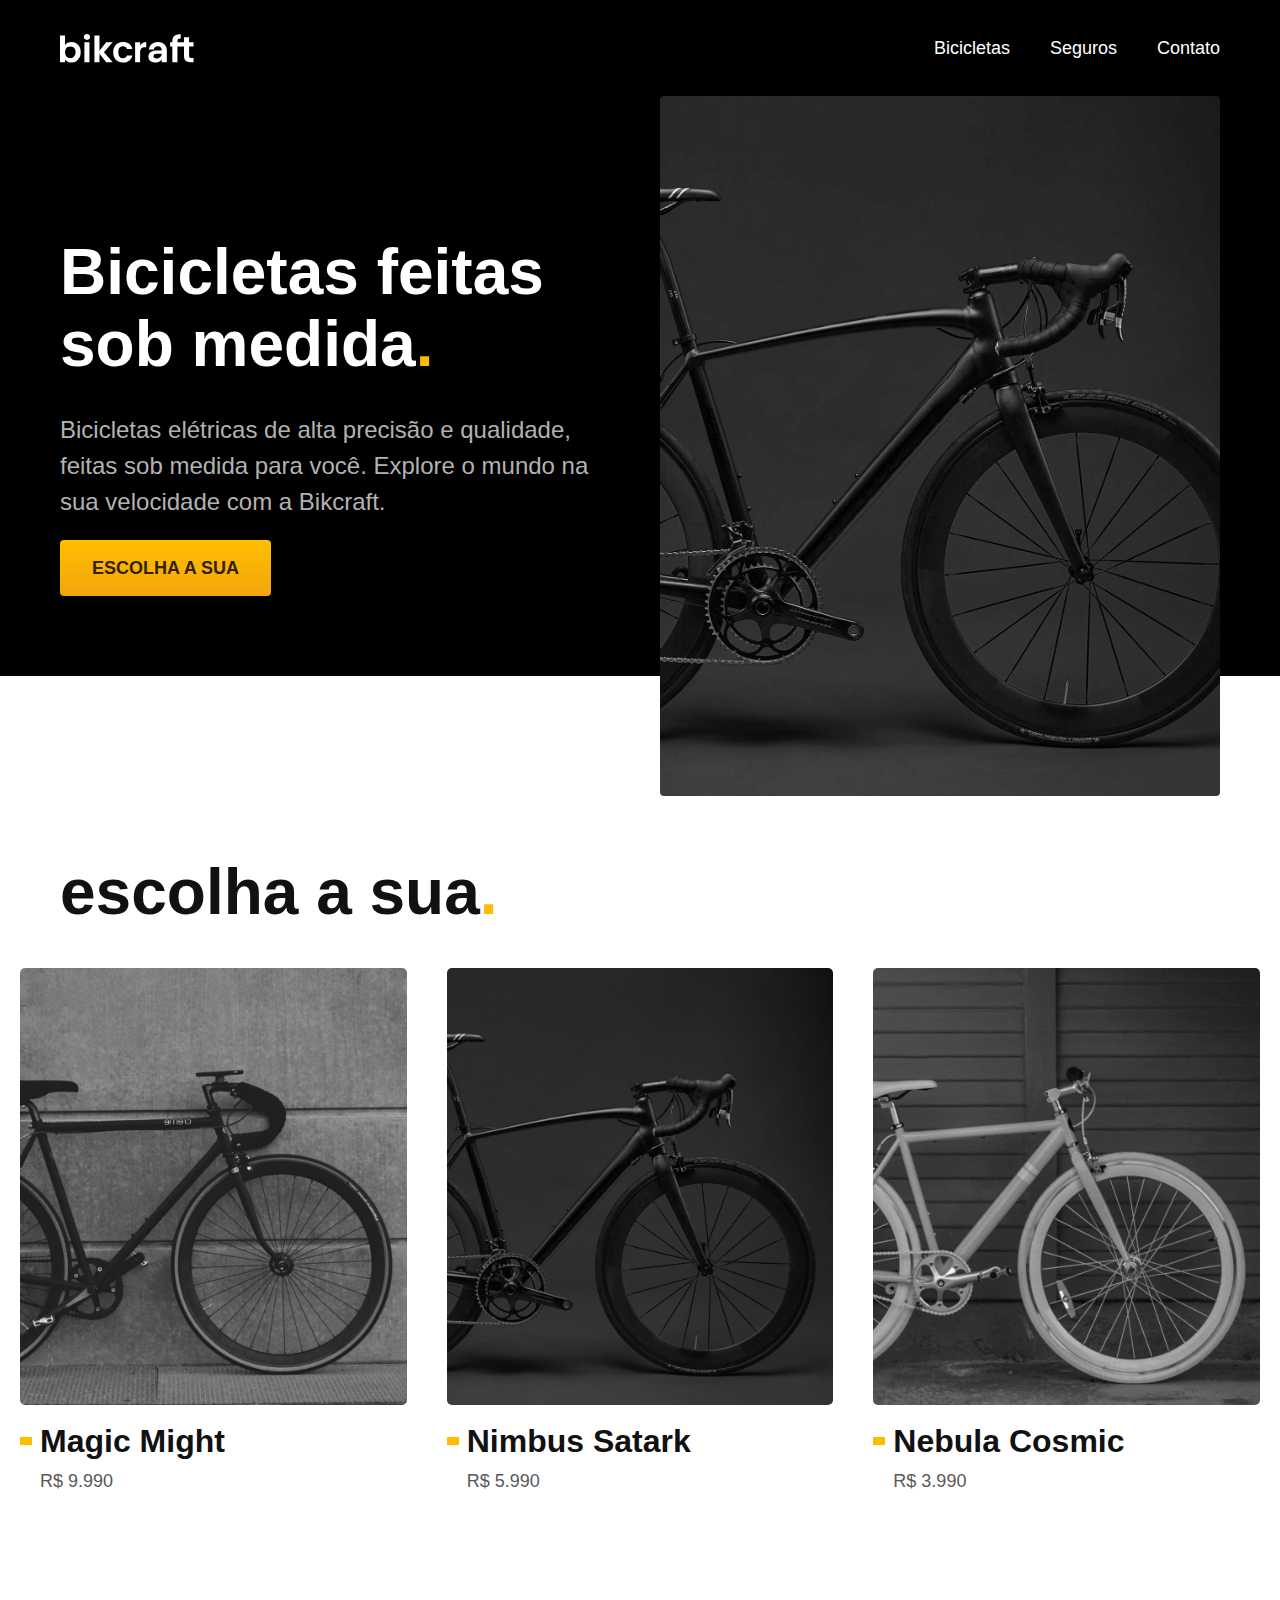
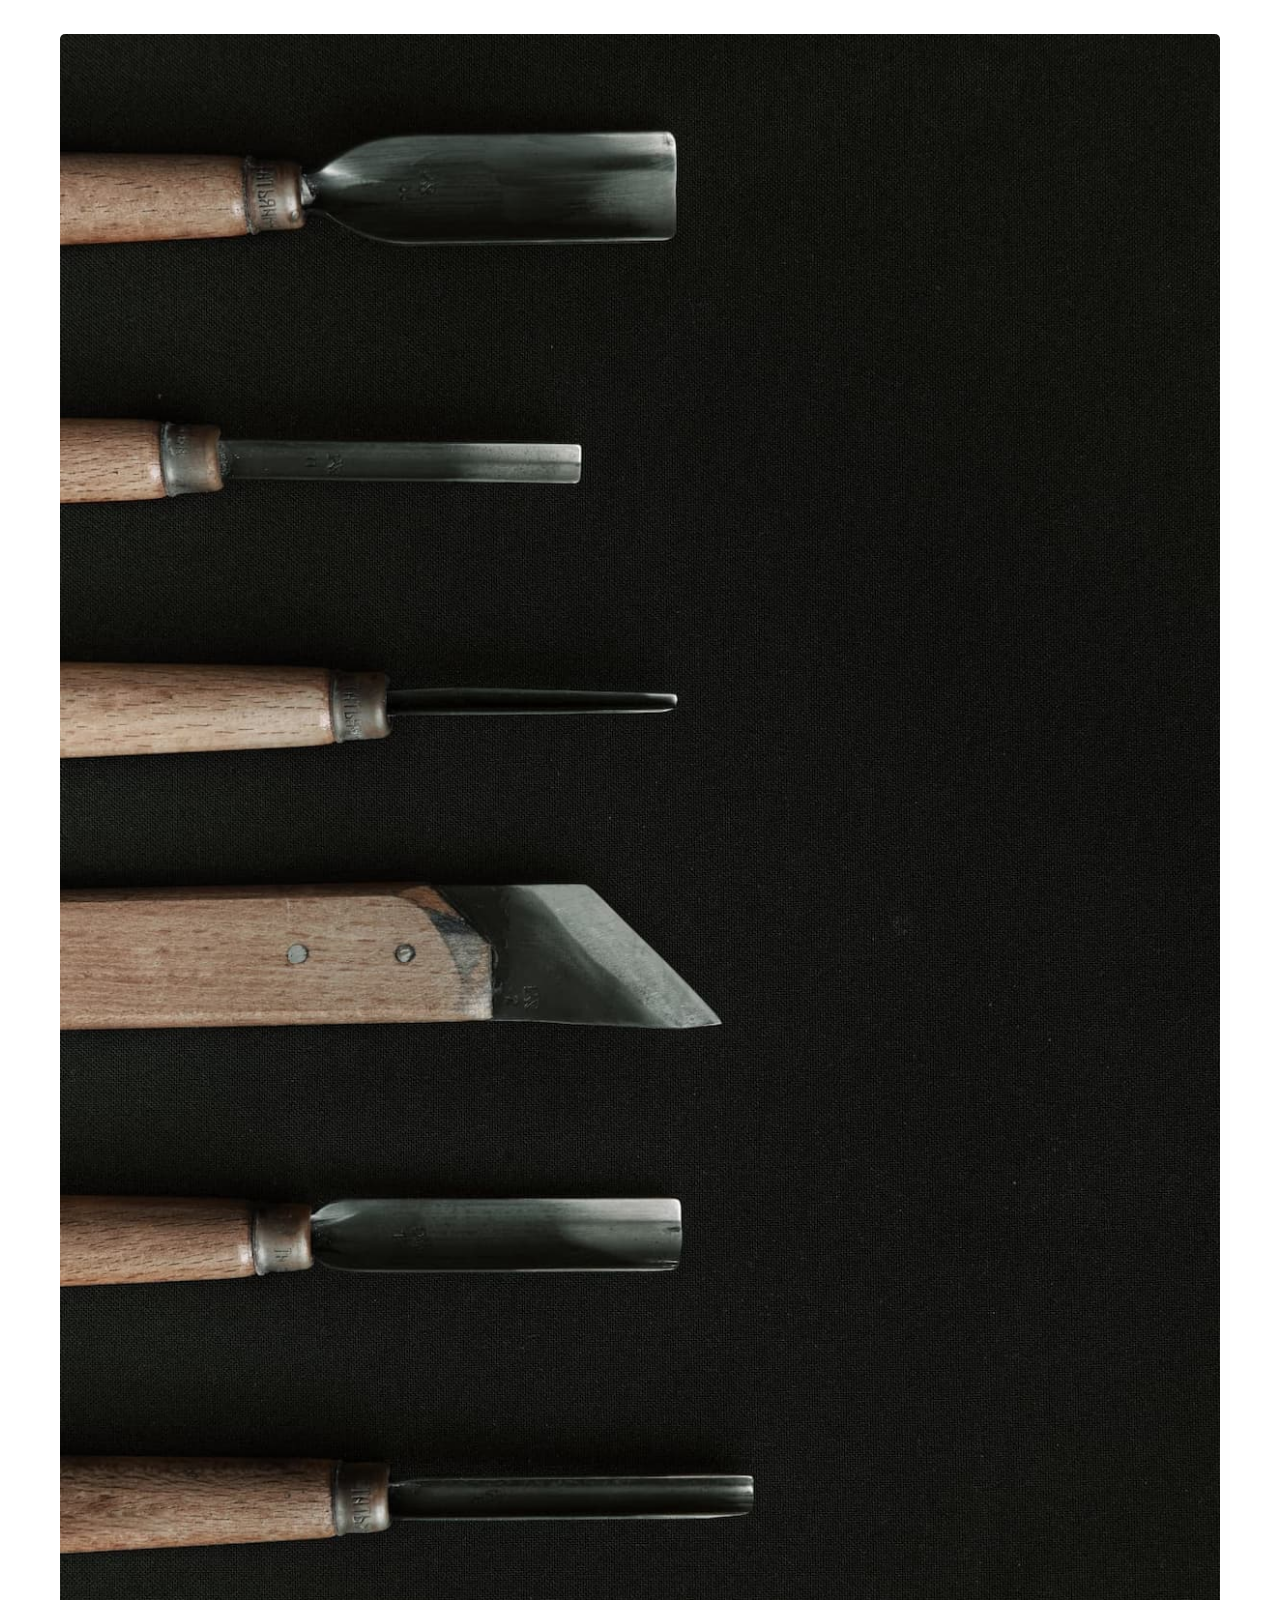
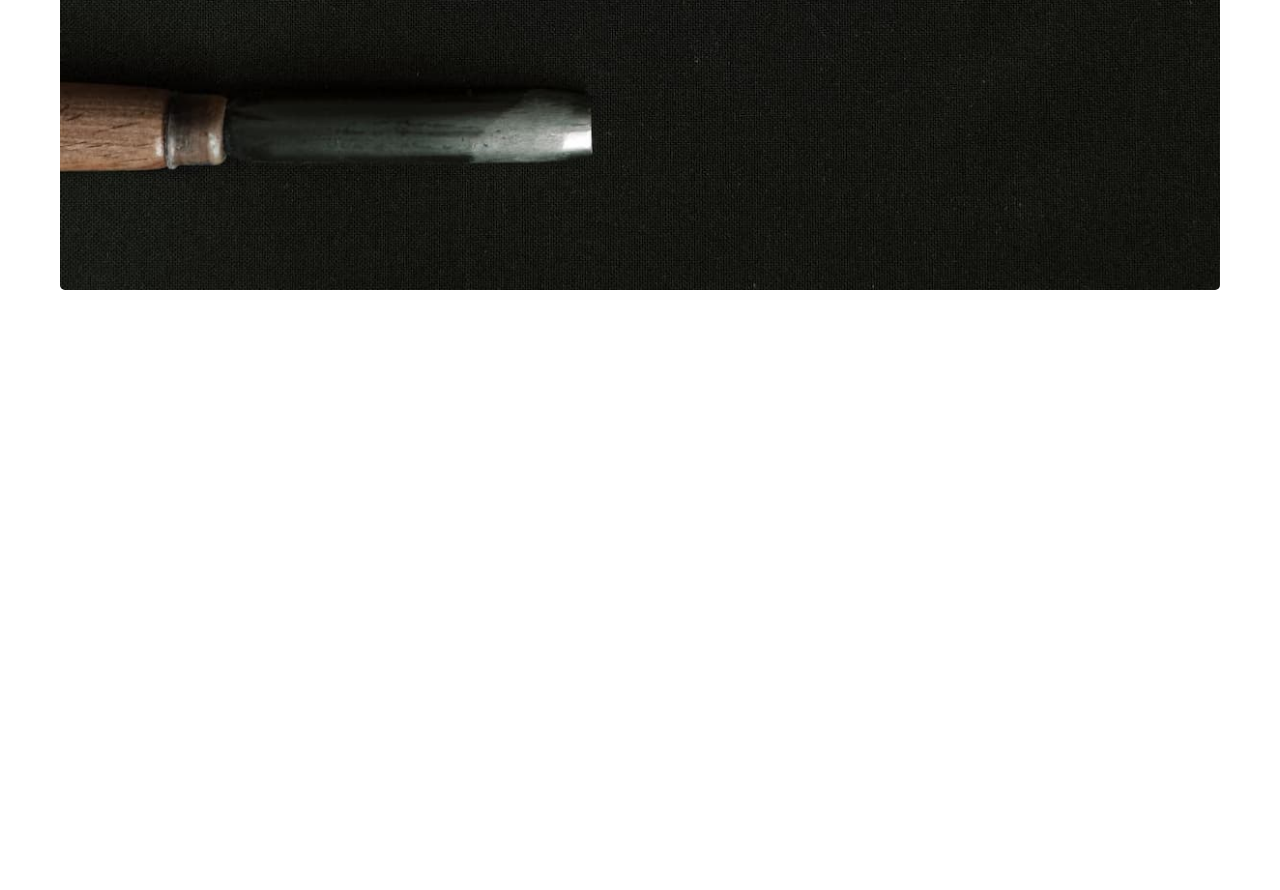
==== assets/index.html @ 9913f0fc "SITE Bik-craft-estrutura-inicial" ====
<!DOCTYPE html>
<html lang="pt-br">

<head>
  <meta charset="UTF-8">
  <meta name="viewport" content="width=device-width, initial-scale=1.0">

  <title>Bikcraft - Bicicletas Elétricas</title>
  <meta name="description" content="Bicicletas elétricas de alta precisão e qualidade,  feitas sob medida para o cliente. Explore o mundo na sua velocidade com a Bikcraft.">

  <link rel="stylesheet" href="./css/style.css">
</head>

<body>
  <header class="header-bg">
    <div class="header container">
      <a href="./">
        <img src="./img/bikcraft.svg" alt="Bikcraft">
      </a>

      <nav aria-label="primaria">
        <ul class="header-menu font-1-m cor-0">
          <li><a href="./bicicletas.html">Bicicletas</a></li>
          <li><a href="./seguros.html">Seguros</a></li>
          <li><a href="./contato.html">Contato</a></li>
        </ul>
      </nav>
    </div>
  </header>

  <main class="introducao-bg">
    <div class="introducao container">
      <div class="introducao-conteudo">
        <h1 class="font-1-xxl cor-0">Bicicletas feitas sob medida<span class="cor-p1">.</span></h1>
        <p class="font-2-l cor-5">Bicicletas elétricas de alta precisão e qualidade, feitas sob medida para você. Explore o mundo na sua velocidade com a Bikcraft.</p>
        <a class="botao" href="./bicicletas.html">Escolha a sua</a>
      </div>
      <div>
        <img src="./img/fotos/introducao.jpg" alt="Bicicleta elétrica preta.">
      </div>
    </div>
  </main>
  <article class="bicicletas-lista">
    <h2 class=" container font-1-xxl">escolha a sua<span class="cor-p1">.</span></h2>

    <ul>
      <li>
        <a href="./bicicletas/magic.html">
          <img src="./img/bicicletas/magic-home.jpg" alt="bicicleta preta">
          <h3 class="font-1-xl">Magic Might</h3>
          <span class="font-2-m cor-8">R$ 9.990</span>
        </a>
      </li>
      <li>
        <a href="./bicicletas/nimbus.html">
          <img src="./img/bicicletas/nimbus-home.jpg" alt="bicicleta preta">
          <h3 class="font-1-xl">Nimbus Satark</h3>
          <span class="font-2-m cor-8">R$ 5.990</span>
        </a>
      </li>
      <li>
        <a href="./bicicletas/nebula.html">
          <img src="./img/bicicletas/nebula-home.jpg" alt="bicicleta preta">
          <h3 class="font-1-xl">Nebula Cosmic</h3>
          <span class="font-2-m cor-8">R$ 3.990</span>
        </a>
      </li>
    </ul>
  </article>
  <article class="tecnologia-bg">
    <div class="tecnologia container">
      <div class="tecnologia-conteudo"></div>
      <div class="tecnologia-imagem">
        <img src="./img/fotos/tecnologia.jpg" alt="">

      </div>
    </div>

  </article>
</body>

</html>
---- assets/css/style.css ----
@import "./global/global.css";
@import "./utilidades/tipografia.css";
@import "./utilidades/cores.css";

@import "./global/header.css";

/* Utilidades */
@import "./utilidades/componentes.css";

/* Home */
@import "./home/introducao.css";

/*bicicletas*/
@import "./bicicletas/bicicletas-lista.css";
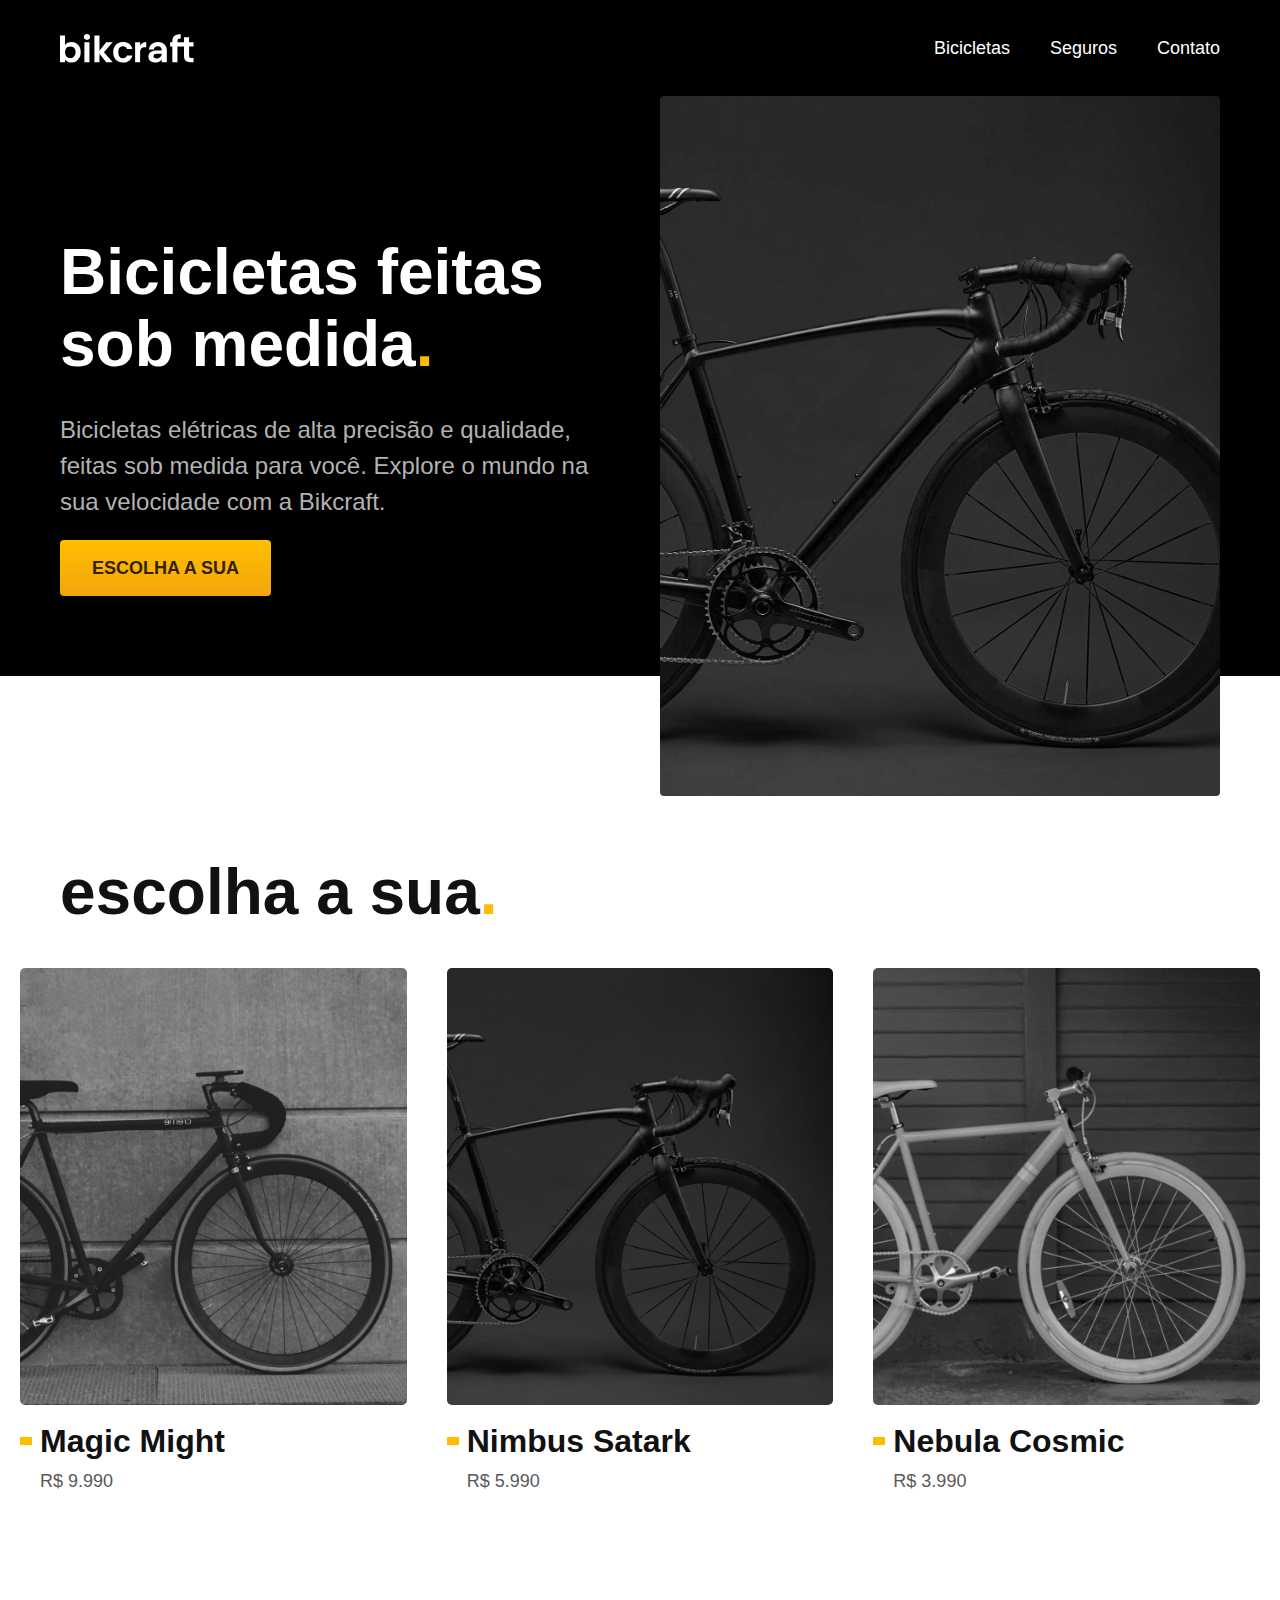
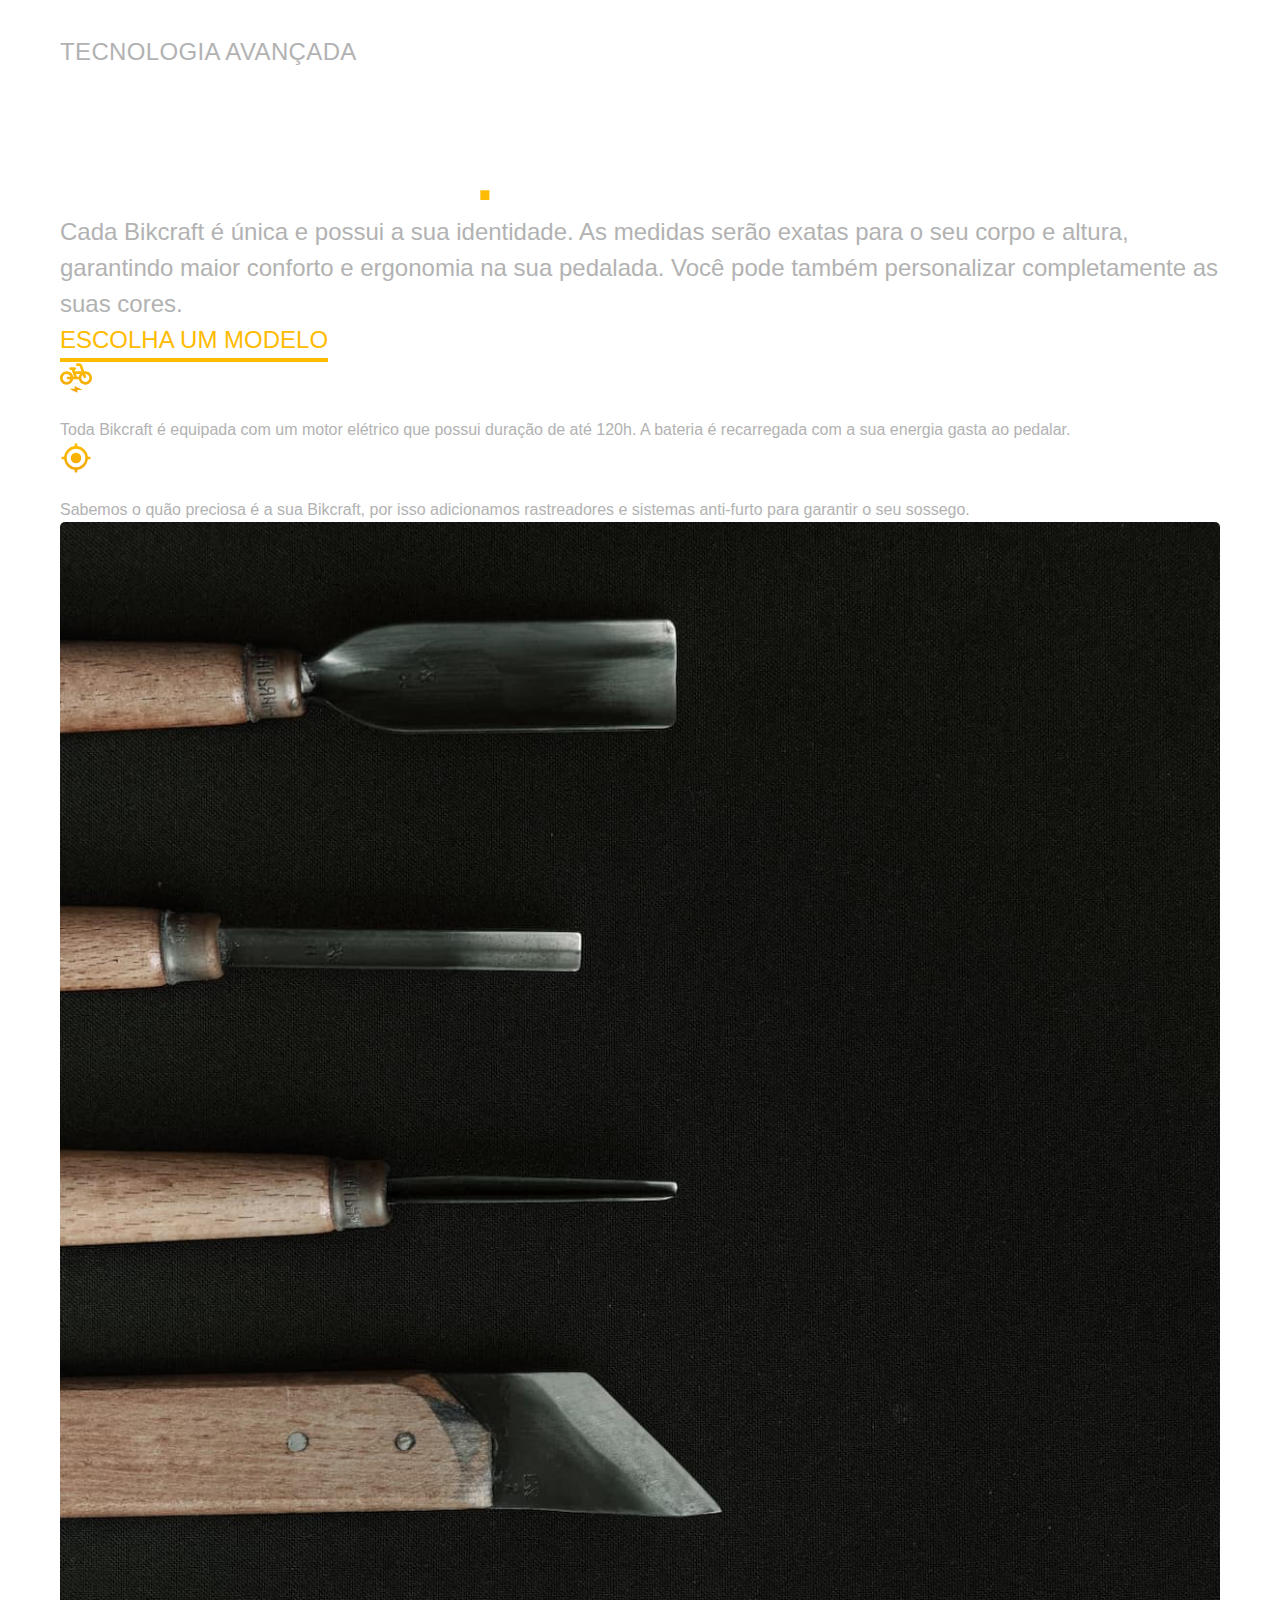
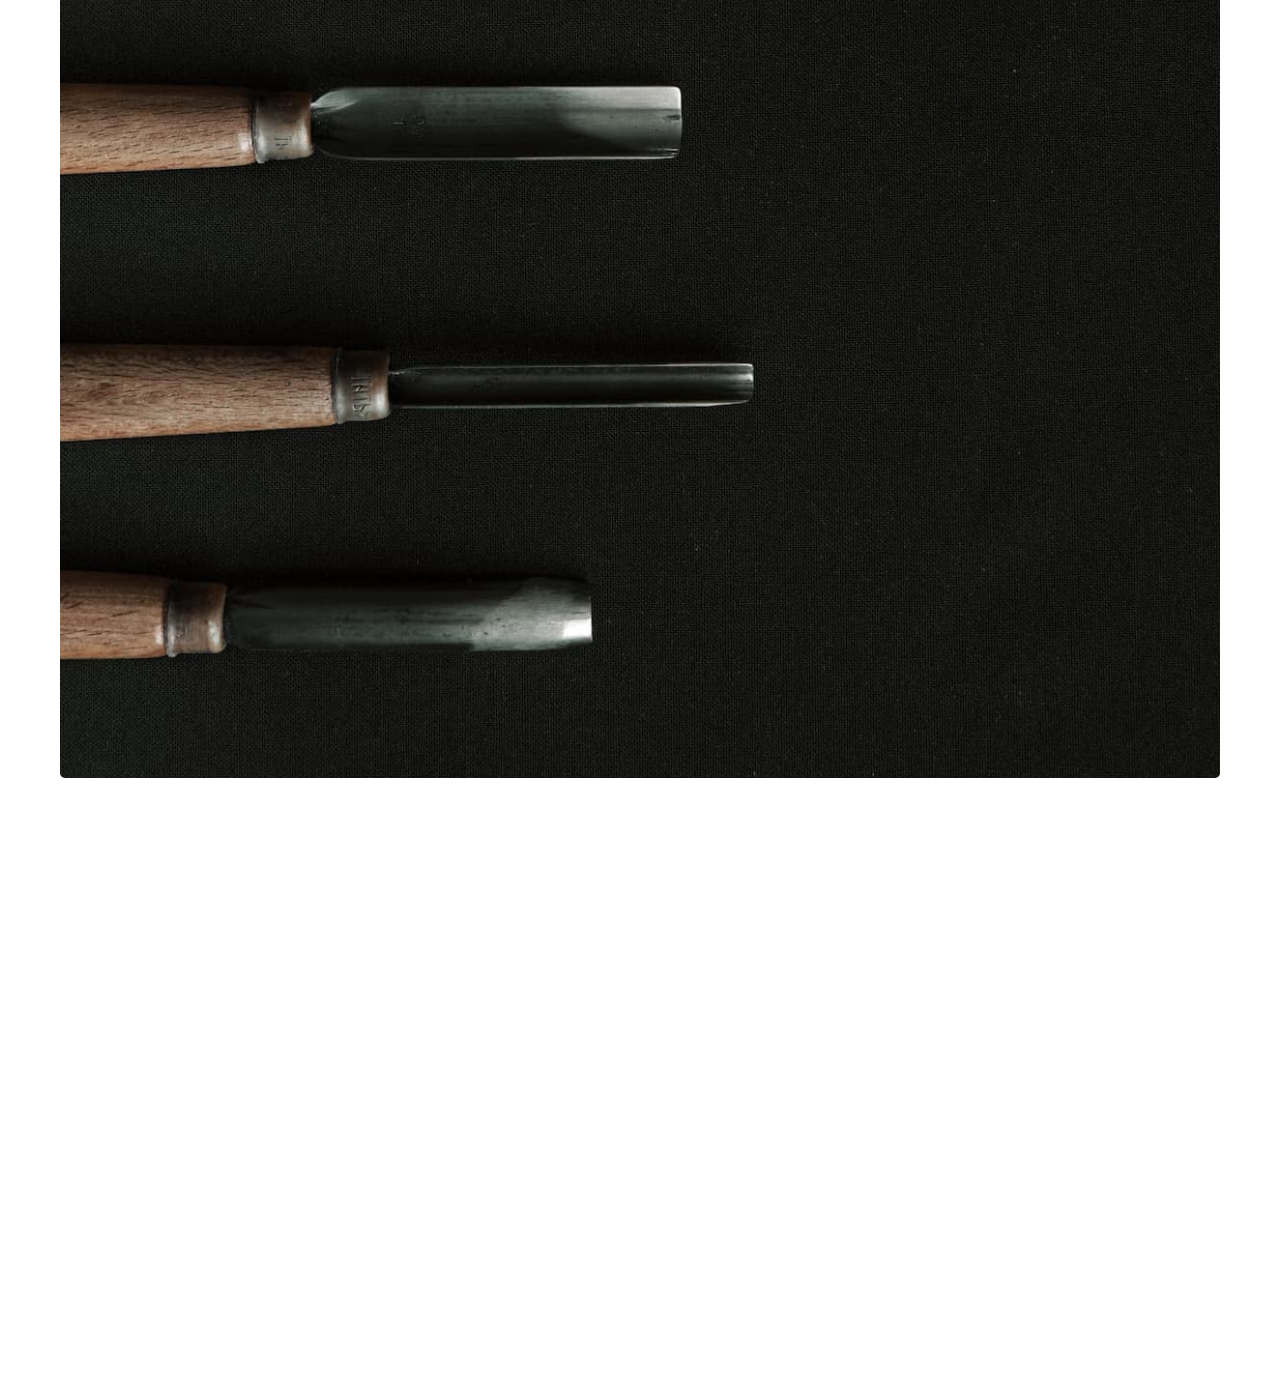
==== commit 1eacc246: "refatorando css" ====
--- a/assets/index.html
+++ b/assets/index.html
@@ -69,13 +69,28 @@
   </article>
   <article class="tecnologia-bg">
     <div class="tecnologia container">
-      <div class="tecnologia-conteudo"></div>
+      <div class="tecnologia-conteudo">
+        <span class="font-2-l-b cor-5">Tecnologia Avançada</span>
+        <h2 class="font-1-xxl cor-0">você escolhe as suas cores e componentes<span class="cor-p1">.</span></h2>
+        <p class="font-2-l cor-5">Cada Bikcraft é única e possui a sua identidade. As medidas serão exatas para o seu corpo e altura, garantindo maior conforto e ergonomia na sua pedalada. Você pode também personalizar completamente as suas cores.</p>
+        <a class="link" href="./bicicletas.html">Escolha um modelo</a>
+        <div class="tecnologia-vantagens">
+          <div>
+            <img src="./img/icones/eletrica.svg" alt="">
+            <h3 class="font-1-m cor-0">Motor Elétrico</h3>
+            <p class="font-2-s cor-5">Toda Bikcraft é equipada com um motor elétrico que possui duração de até 120h. A bateria é recarregada com a sua energia gasta ao pedalar.</p>
+          </div>
+          <div>
+            <img src="./img/icones/rastreador.svg" alt="">
+            <h3 class="font-1-m cor-0">Rastreador</h3>
+            <p class="font-2-s cor-5">Sabemos o quão preciosa é a sua Bikcraft, por isso adicionamos rastreadores e sistemas anti-furto para garantir o seu sossego.</p>
+          </div>
+        </div>
+      </div>
       <div class="tecnologia-imagem">
         <img src="./img/fotos/tecnologia.jpg" alt="">
-
       </div>
     </div>
-
   </article>
 </body>
 
--- a/assets/css/style.css
+++ b/assets/css/style.css
@@ -9,6 +9,7 @@
 
 /* Home */
 @import "./home/introducao.css";
+@import "./home/tecnologia.css";
 
 /*bicicletas*/
 @import "./bicicletas/bicicletas-lista.css";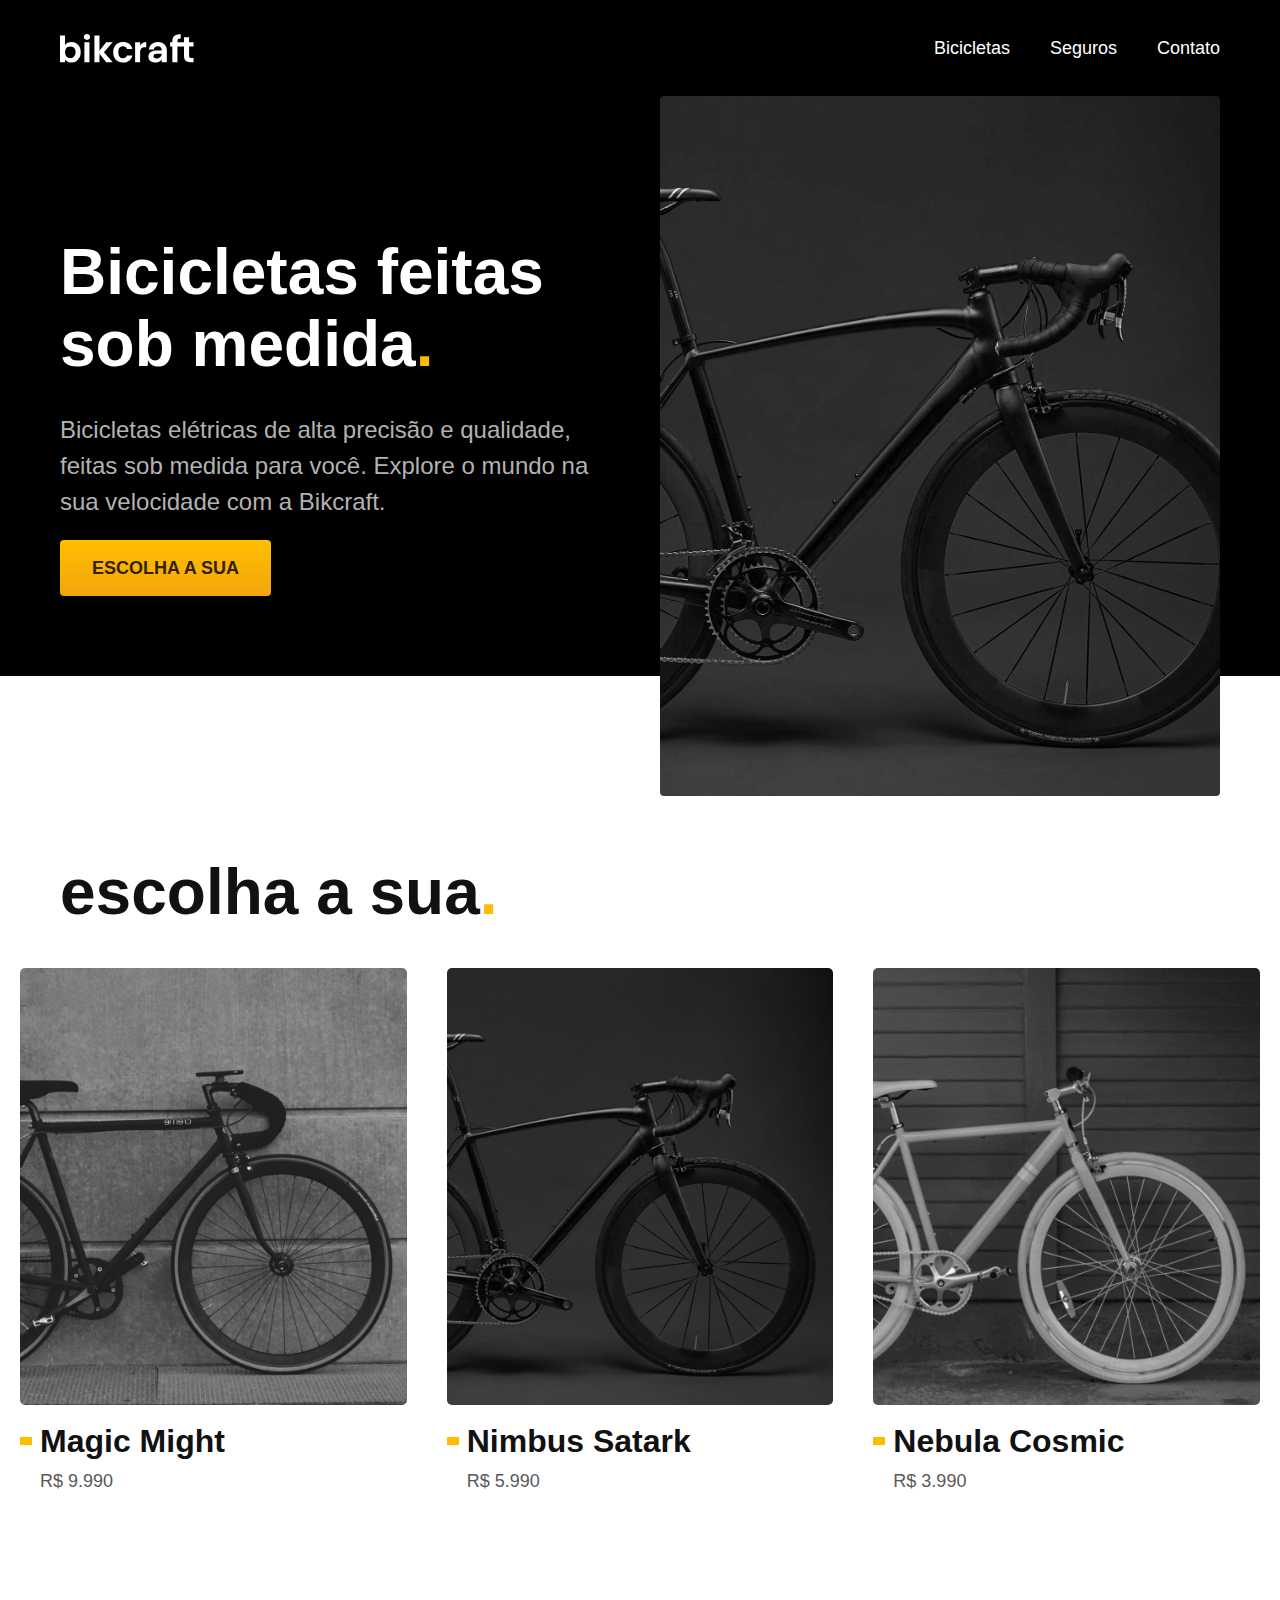
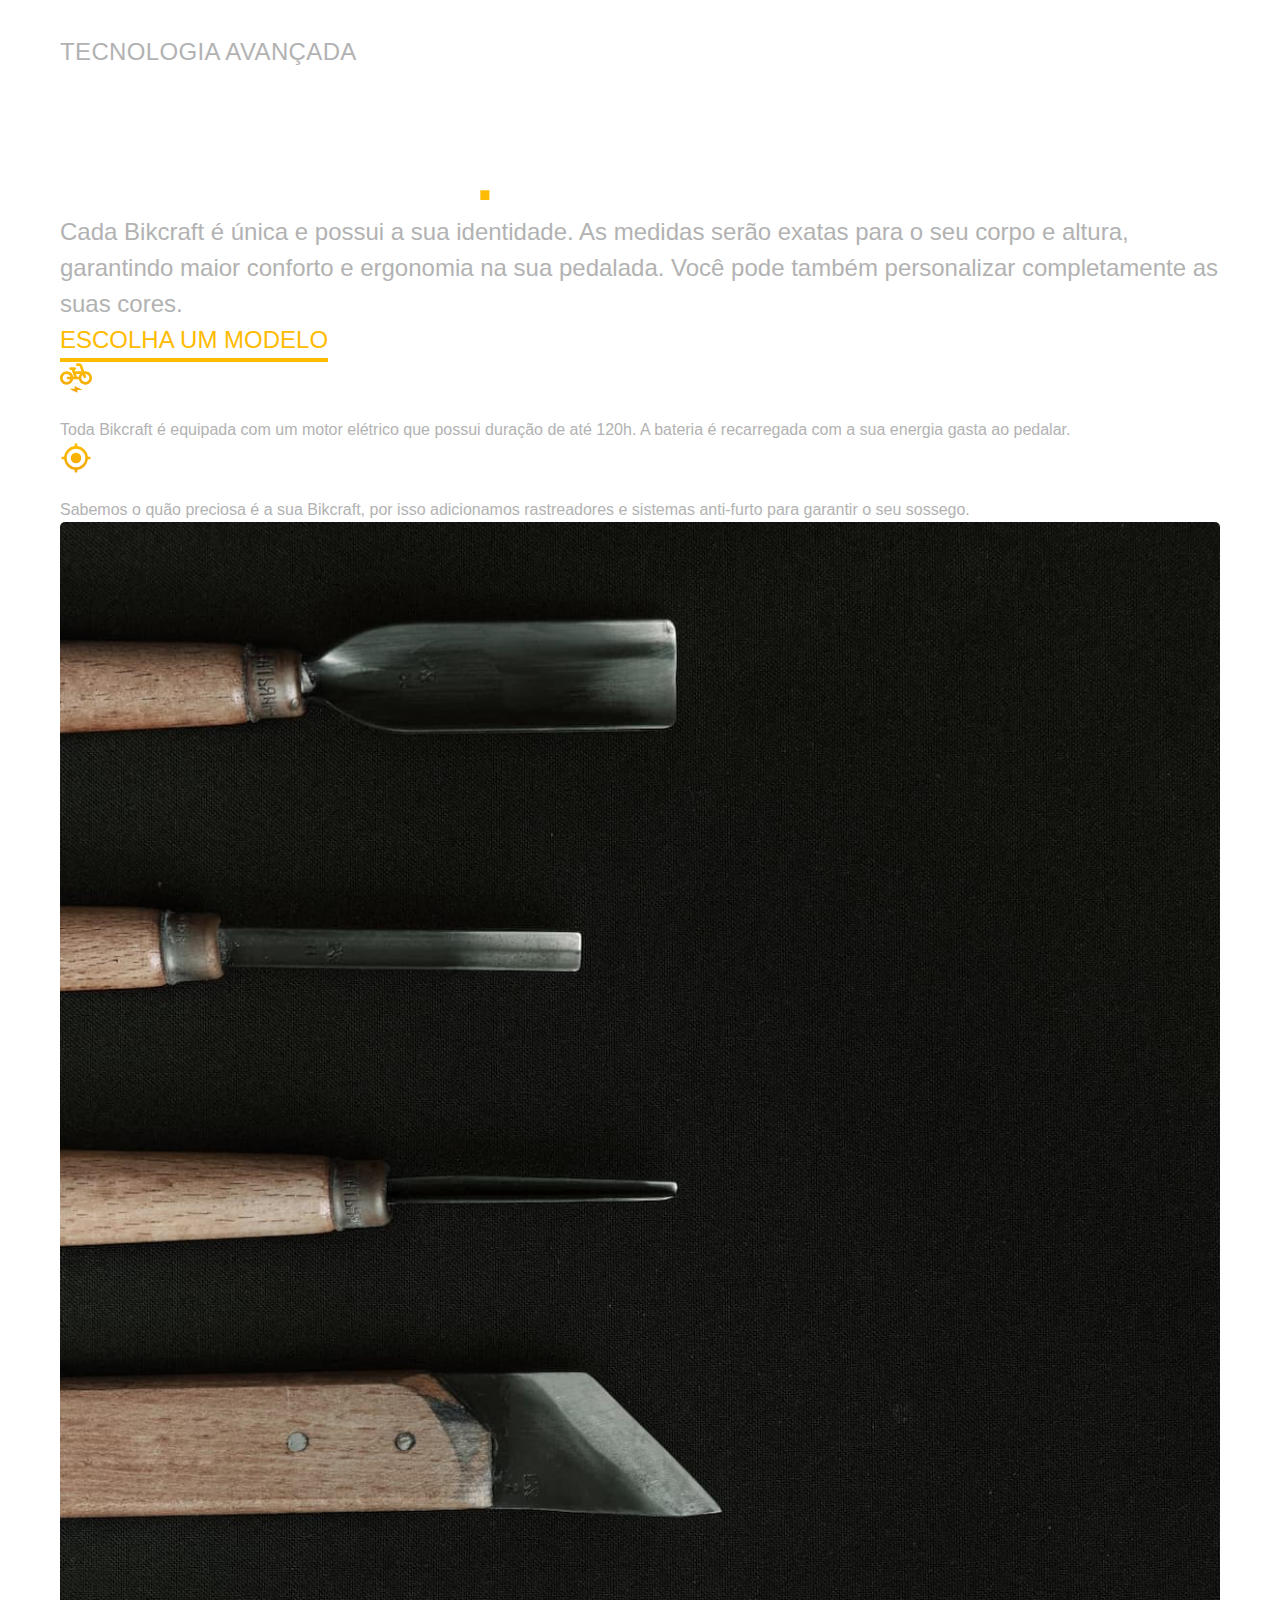
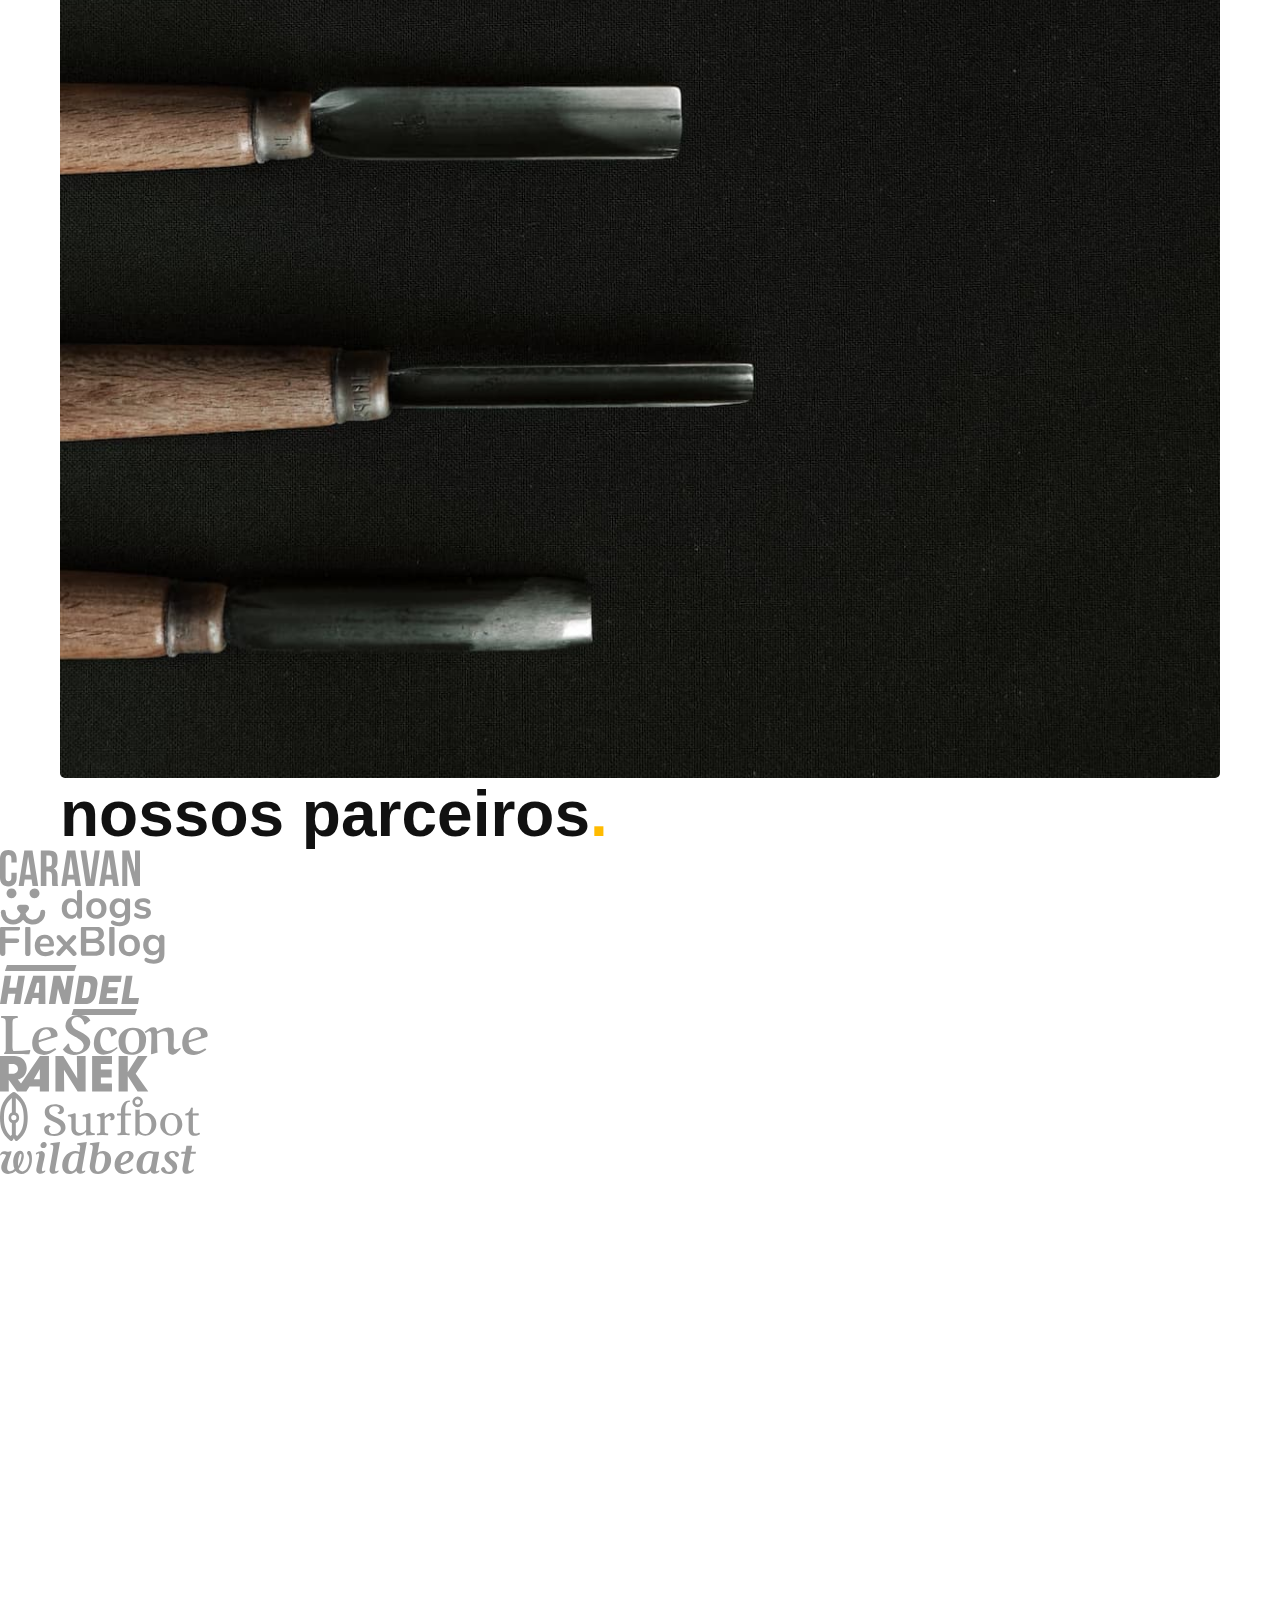
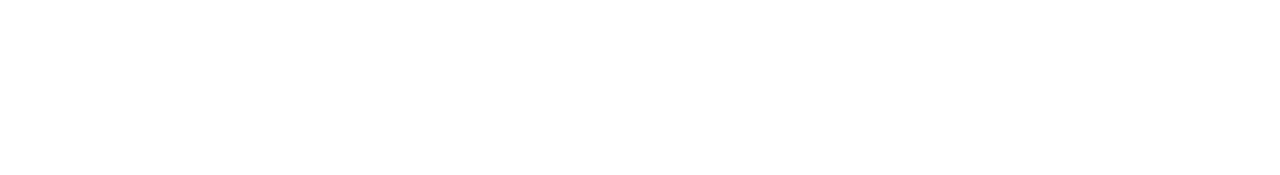
==== commit 88bd4e72: "implementado lista de parceiros" ====
--- a/assets/index.html
+++ b/assets/index.html
@@ -92,6 +92,20 @@
       </div>
     </div>
   </article>
+
+  <section class="parceiros" aria-label="nossos parceiros">
+    <h2 class=" container font-1-xxl">nossos parceiros<span class="cor-p1">.</span></h2>
+    <ul>
+      <li><img src="./img/parceiros/caravan.svg" alt=""></li>
+      <li><img src="./img/parceiros/dogs.svg" alt=""></li>
+      <li><img src="./img/parceiros/flexblog.svg" alt=""></li>
+      <li><img src="./img/parceiros/handel.svg" alt=""></li>
+      <li><img src="./img/parceiros/lescone.svg" alt=""></li>
+      <li><img src="./img/parceiros/ranek.svg" alt=""></li>
+      <li><img src="./img/parceiros/surfbot.svg" alt=""></li>
+      <li><img src="./img/parceiros/wildbeast.svg" alt=""></li>
+    </ul>
+  </section>
 </body>
 
 </html>--- a/assets/css/style.css
+++ b/assets/css/style.css
@@ -10,6 +10,7 @@
 /* Home */
 @import "./home/introducao.css";
 @import "./home/tecnologia.css";
+@import "./home/parceiros.css";
 
 /*bicicletas*/
 @import "./bicicletas/bicicletas-lista.css";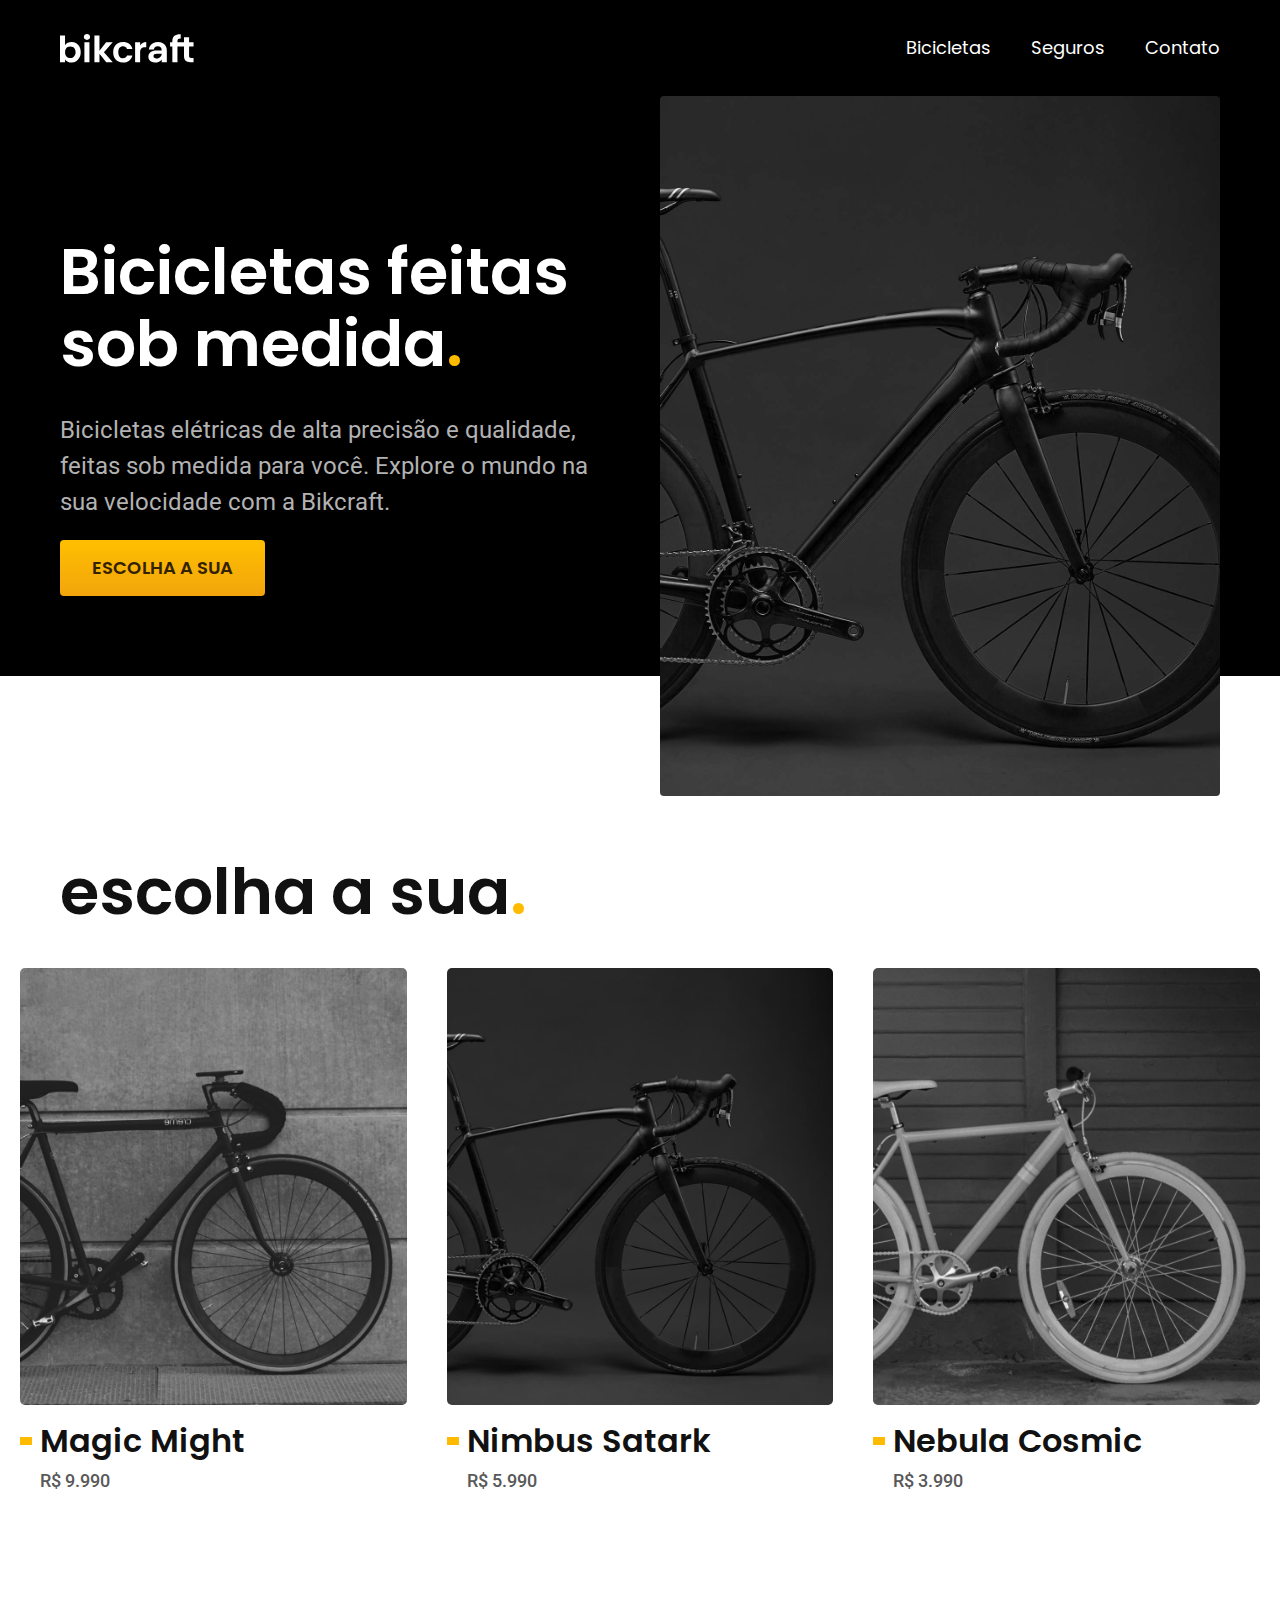
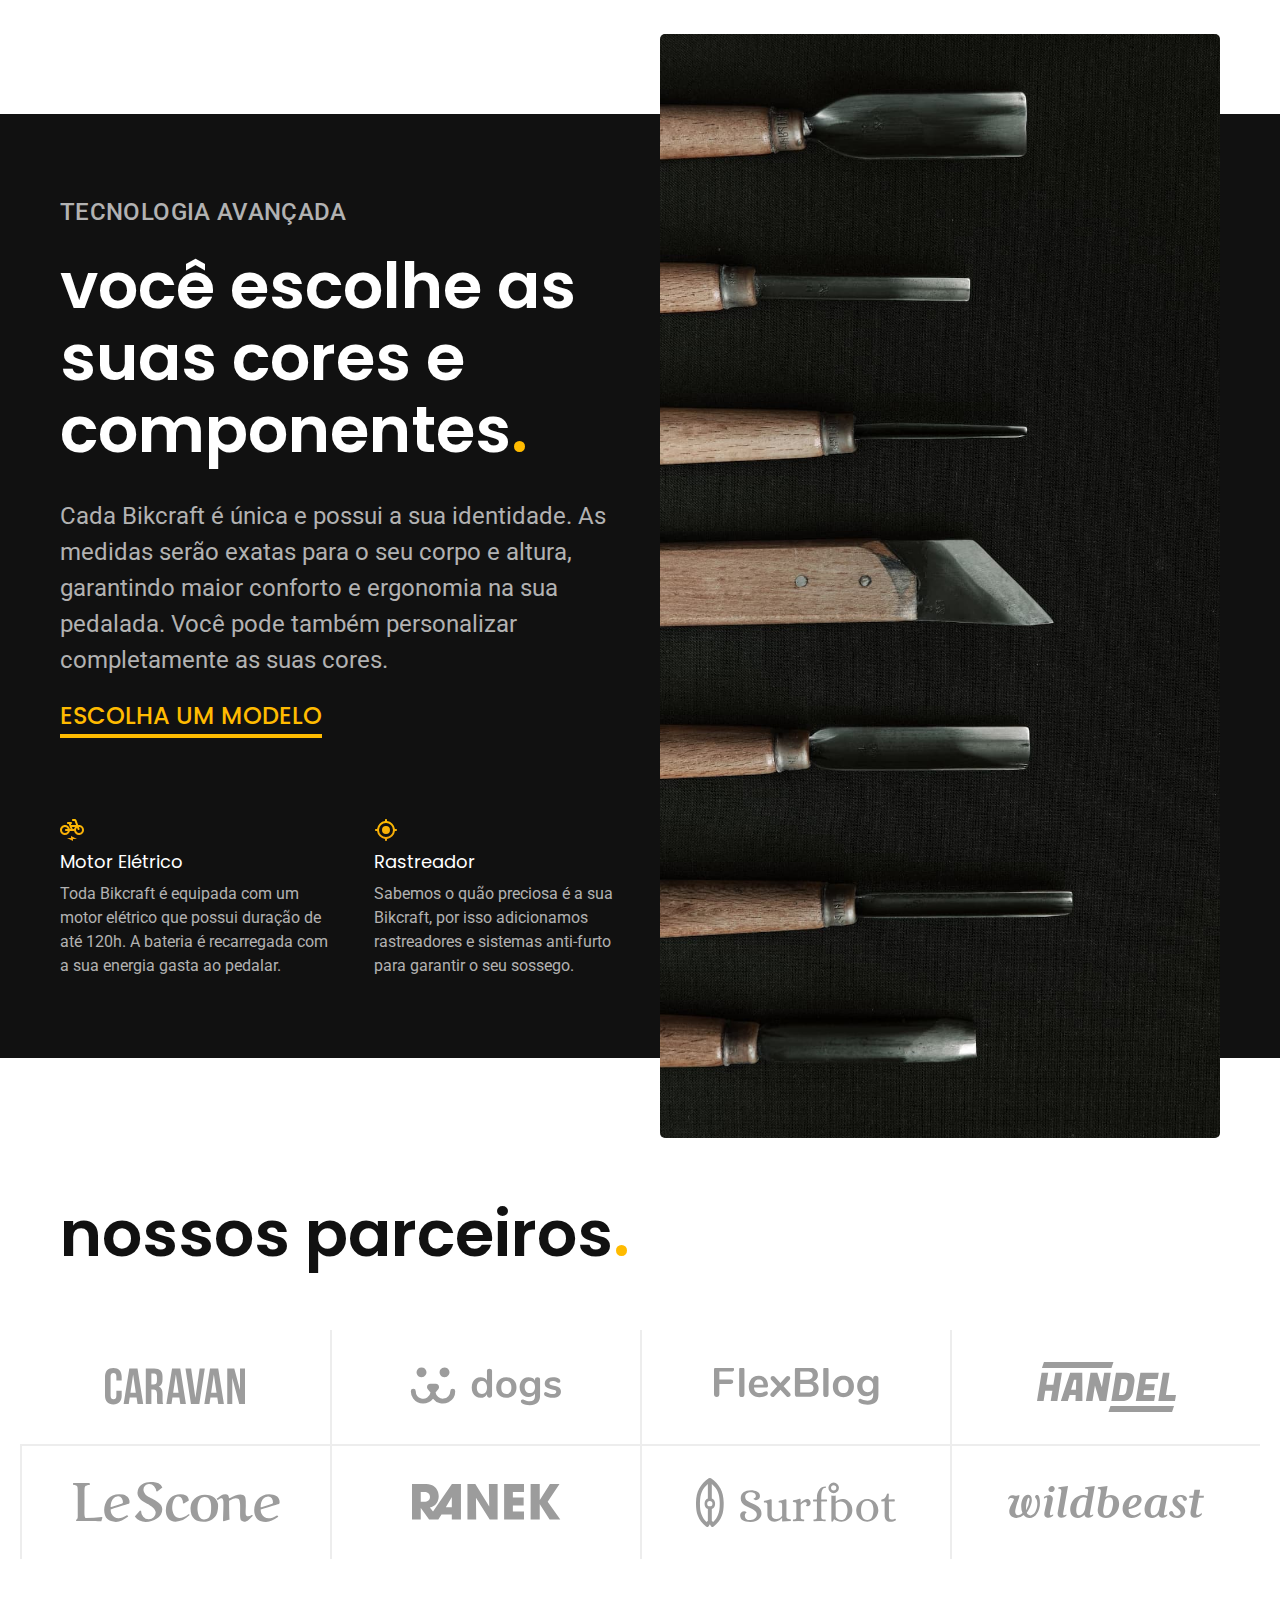
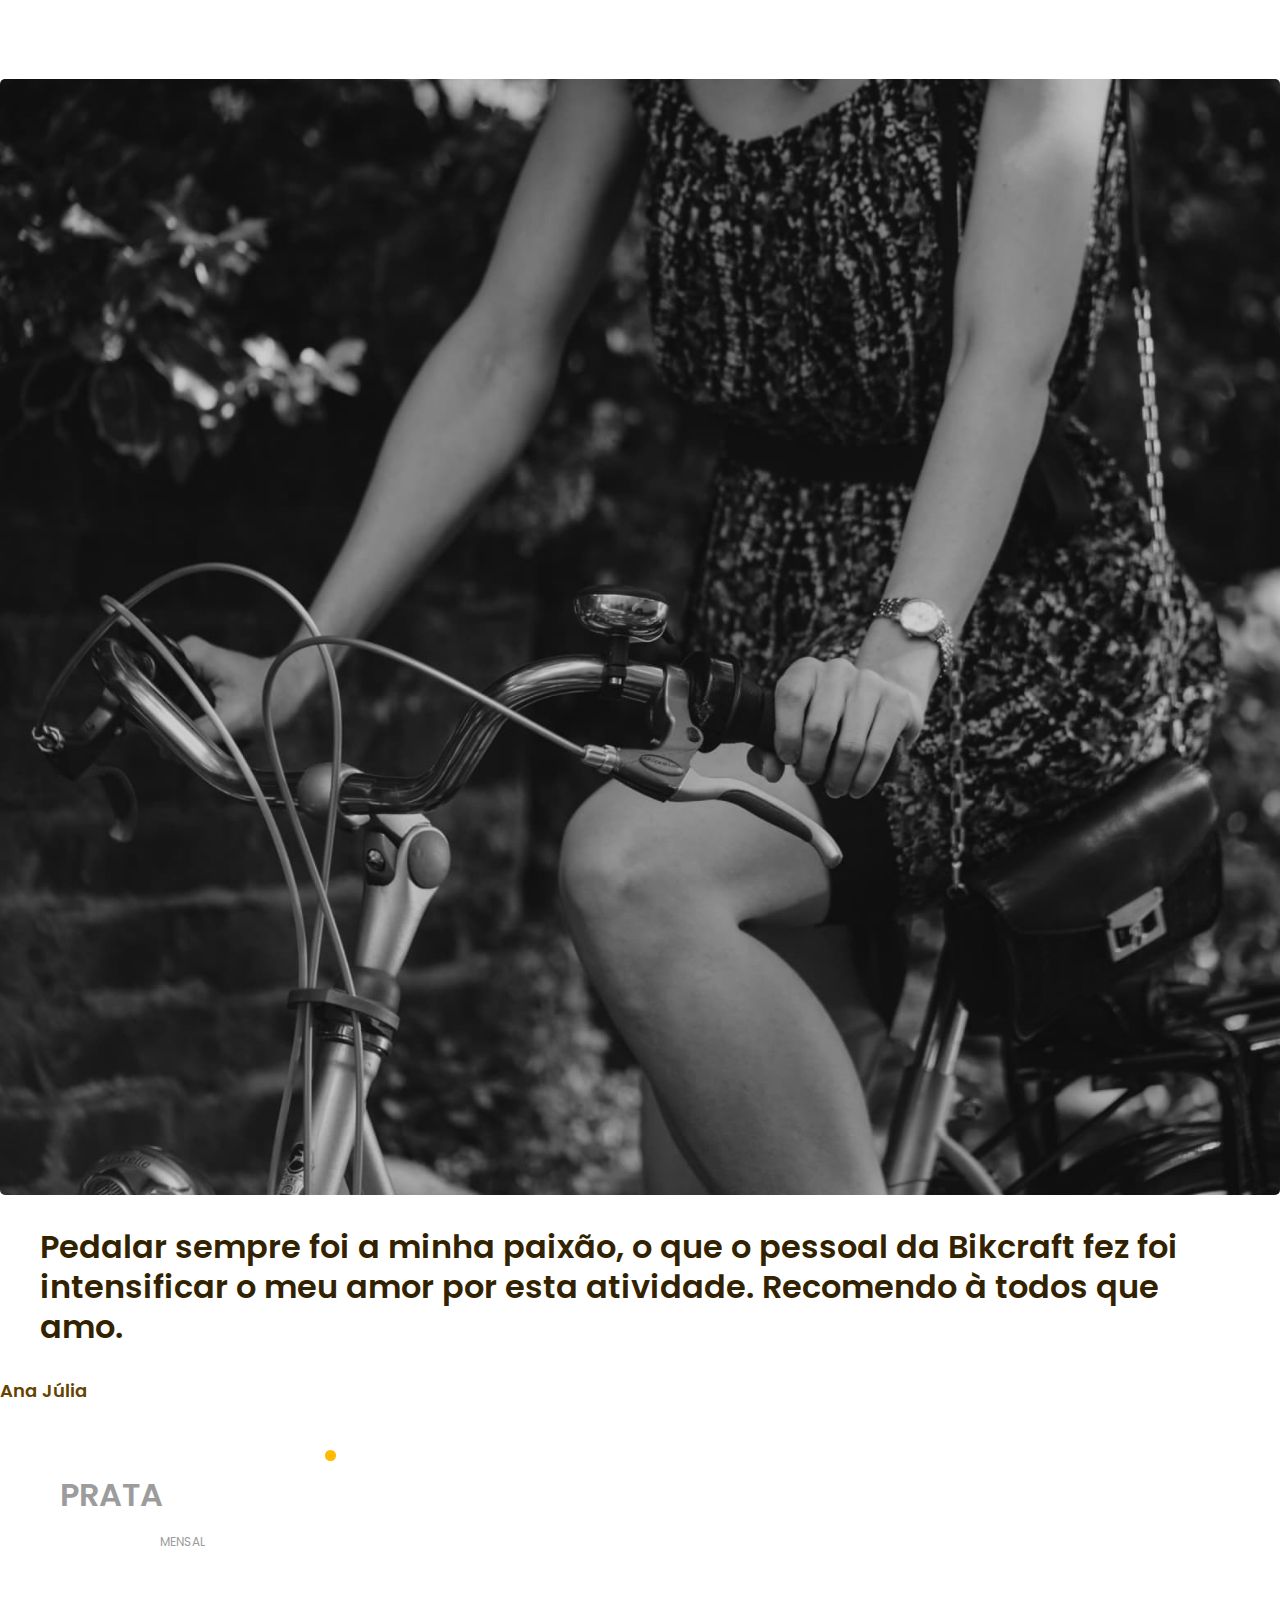
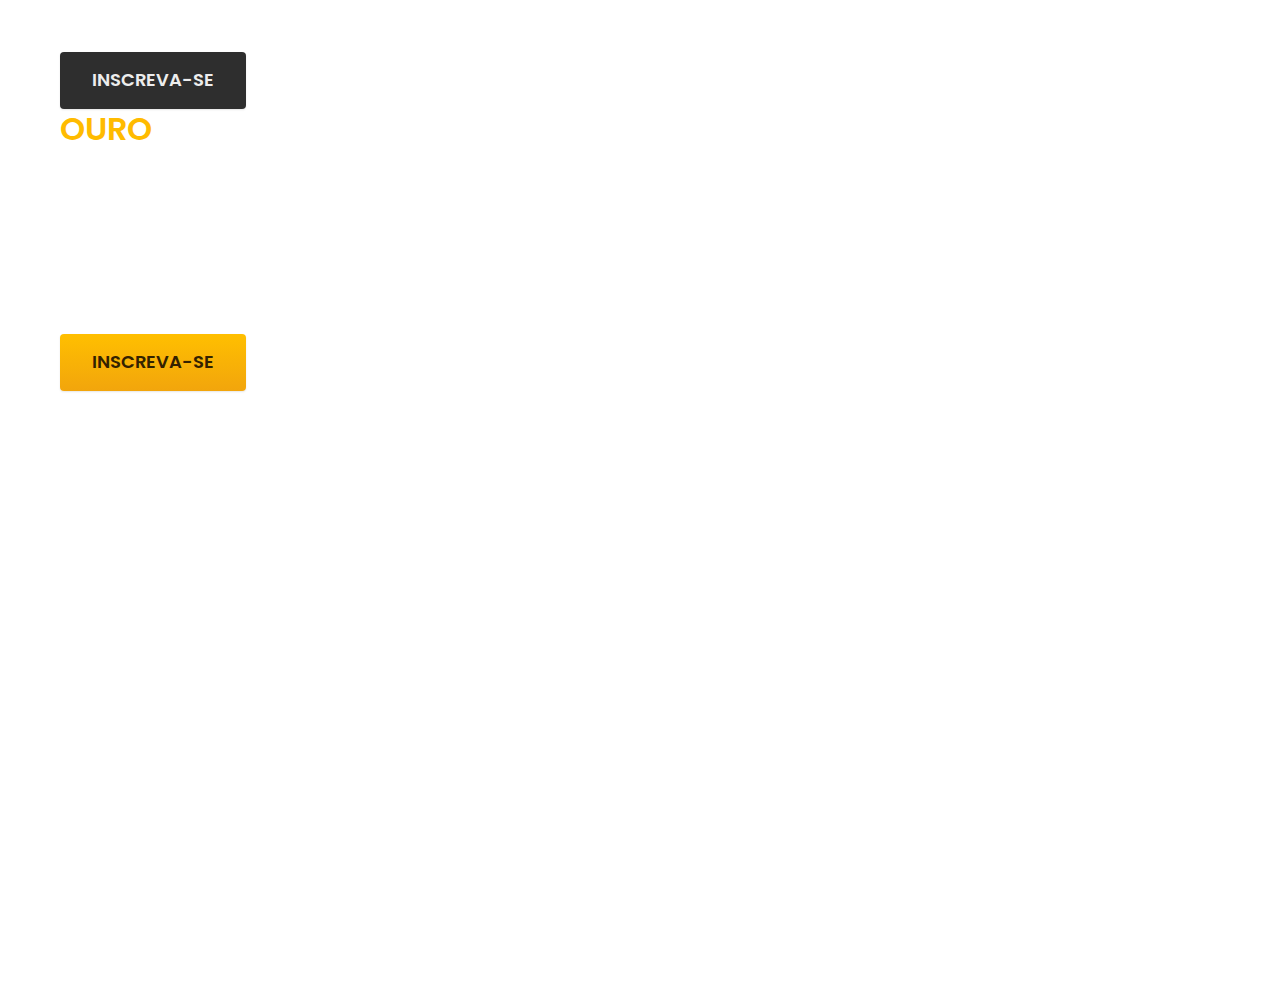
==== commit 1cbcad94: "depoimento.css" ====
--- a/assets/index.html
+++ b/assets/index.html
@@ -9,6 +9,9 @@
   <meta name="description" content="Bicicletas elétricas de alta precisão e qualidade,  feitas sob medida para o cliente. Explore o mundo na sua velocidade com a Bikcraft.">
 
   <link rel="stylesheet" href="./css/style.css">
+  <link rel="preconnect" href="https://fonts.googleapis.com">
+  <link rel="preconnect" href="https://fonts.gstatic.com" crossorigin>
+  <link href="https://fonts.googleapis.com/css2?family=Merriweather:ital,wght@1,900&family=Poppins:wght@400;600&family=Roboto:wght@500&display=swap" rel="stylesheet">
 </head>
 
 <body>
@@ -106,6 +109,46 @@
       <li><img src="./img/parceiros/wildbeast.svg" alt=""></li>
     </ul>
   </section>
+  <section class="depoimento" aria-level="Depoimento">
+    <div>
+      <img src="./img/fotos/depoimento.jpg" alt="pessoa pedalando bicicleta">
+    </div>
+    <div class="depoimento-conteudo">
+      <blockquote class="font-1-xl cor-p5">
+        <p>Pedalar sempre foi a minha paixão, o que o pessoal da Bikcraft fez foi intensificar o meu amor por esta atividade. Recomendo à todos que amo.</p>
+      </blockquote>
+      <span class="font-1-m-b cor-p4">Ana Júlia</span>
+    </div>
+  </section>
+  <article class="seguros-bg">
+    <div class="seguros container">
+      <h2 class="font-1-xxl cor-0">seguros<span class="cor-p1">.</span></h2>
+      <div class="seguros-item">
+        <h3 class="font-1-xl cor-6">PRATA</h3>
+        <span class="font-1-xl cor-0 ">R$399<span class="font-1-xs cor-6">MENSAL</span></span>
+        <ul class="font-2-m cor-0">
+          <li>Duas trocas por ano</li>
+          <li>Assistência técnica</li>
+          <li>Suporte 08h às 18h/li>
+          <li>Cobertura estadual</li>
+        </ul>
+        <a class="botao-secundario" href="./orcamento.html">Inscreva-se</a>
+      </div>
+      <div class="seguros-item">
+        <h3 class="font-1-xl cor-p1">OURO</h3>
+        <span class="font-1-xl cor-0 ">R$499<span class="font-1-xs cor-0">MENSAL</span></span>
+        <ul class="font-2-m cor-0">
+          <li>Cinco trocas por ano</li>
+          <li>Assistência especial</li>
+          <li>Suporte 24h</li>
+          <li>Cobertura nacional</li>
+          <li>Desconto em parceiros</li>
+          <li>Acesso ao Clube Bikcraft</li>
+        </ul>
+        <a class="botao" href="./orcamento.html">Inscreva-se</a>
+      </div>
+    </div>
+  </article>
 </body>
 
 </html>--- a/assets/css/style.css
+++ b/assets/css/style.css
@@ -11,6 +11,10 @@
 @import "./home/introducao.css";
 @import "./home/tecnologia.css";
 @import "./home/parceiros.css";
+@import "./home/depoimento.css";
 
 /*bicicletas*/
-@import "./bicicletas/bicicletas-lista.css";+@import "./bicicletas/bicicletas-lista.css";
+
+/*seguros*/
+@import "./seguros/seguros.css";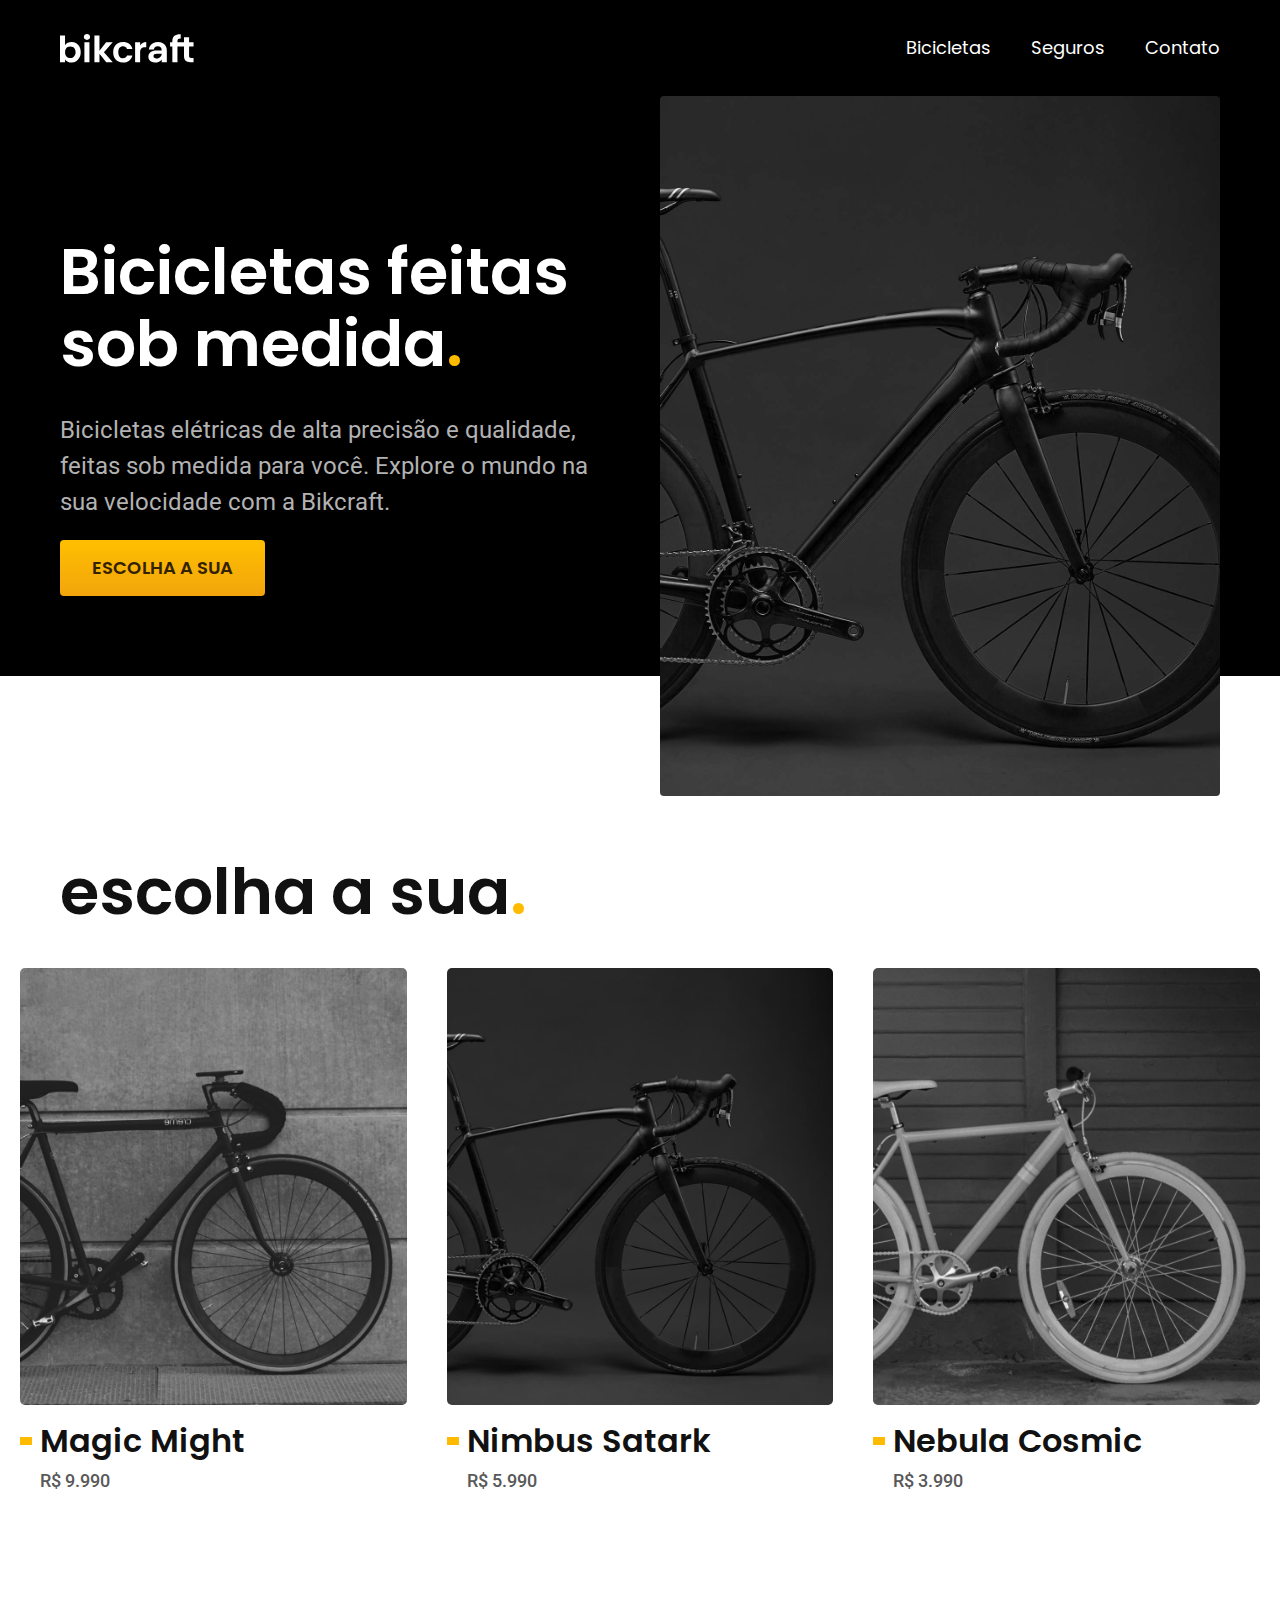
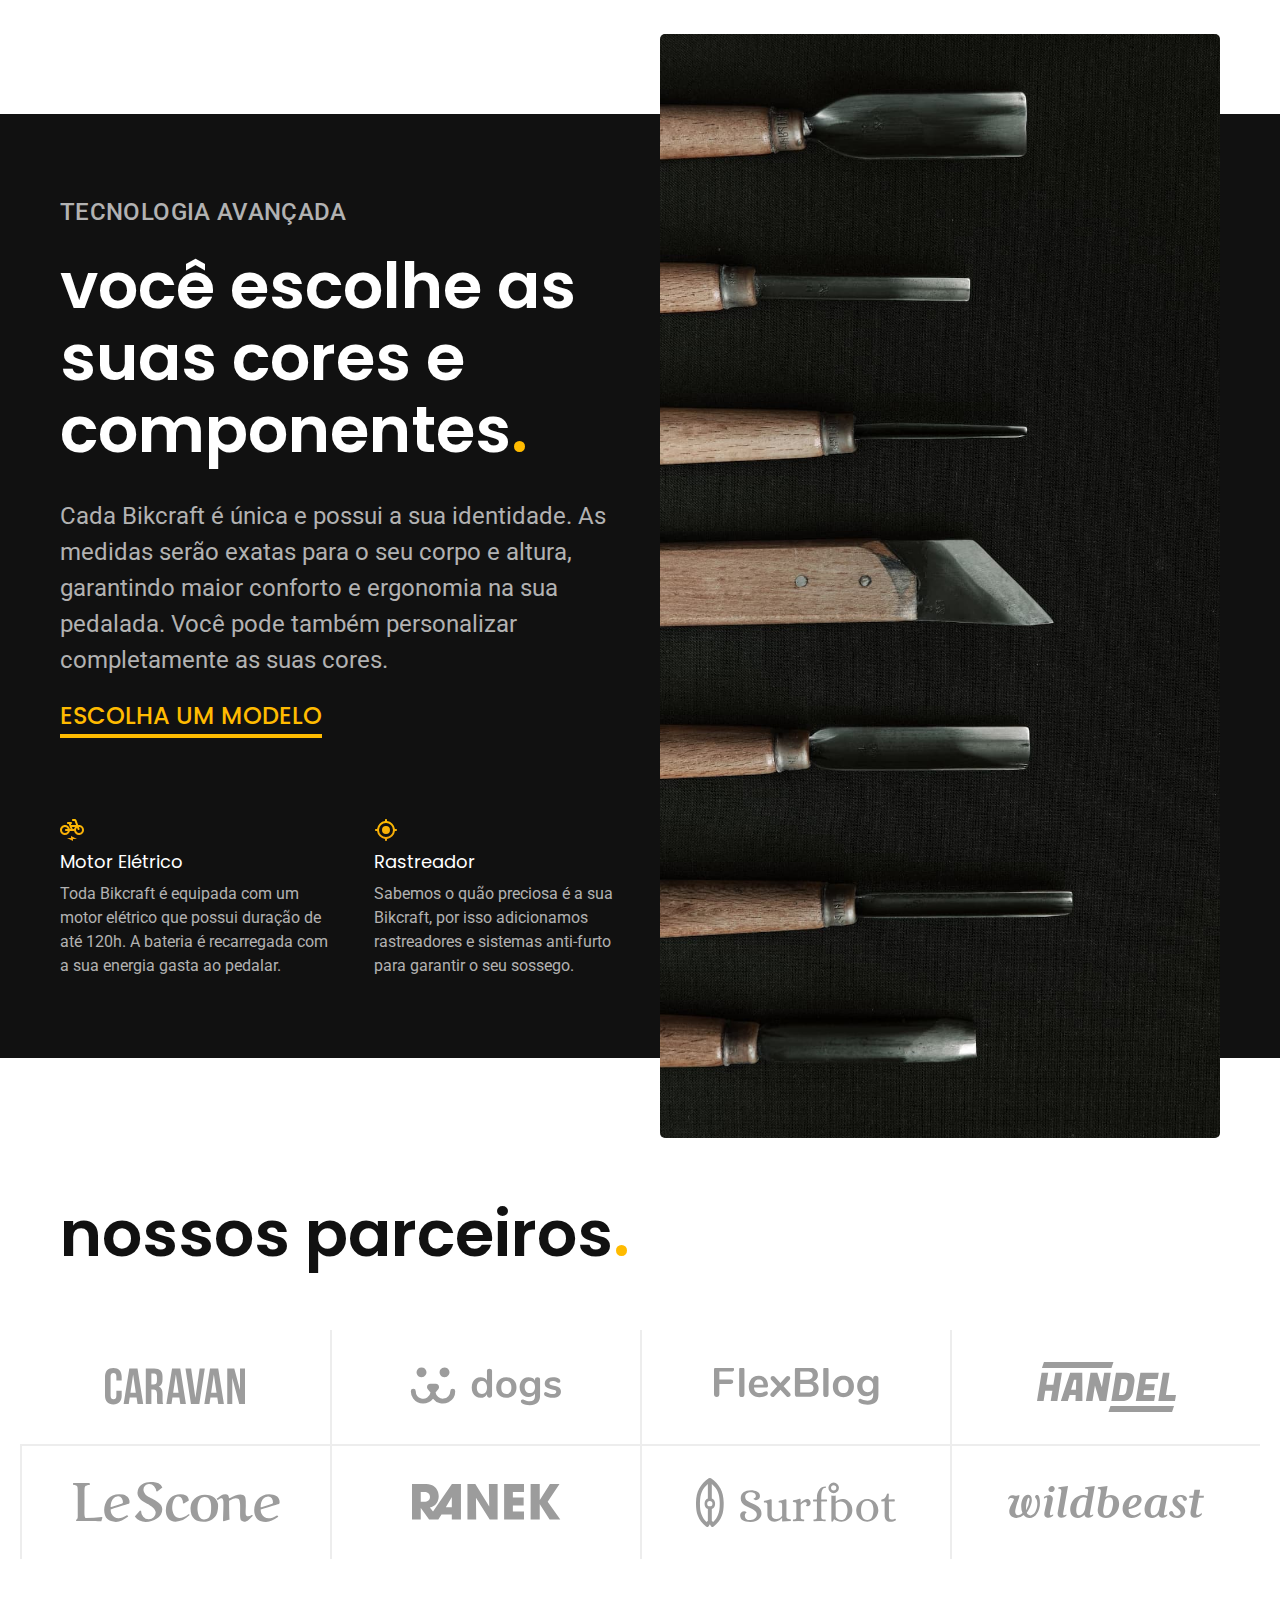
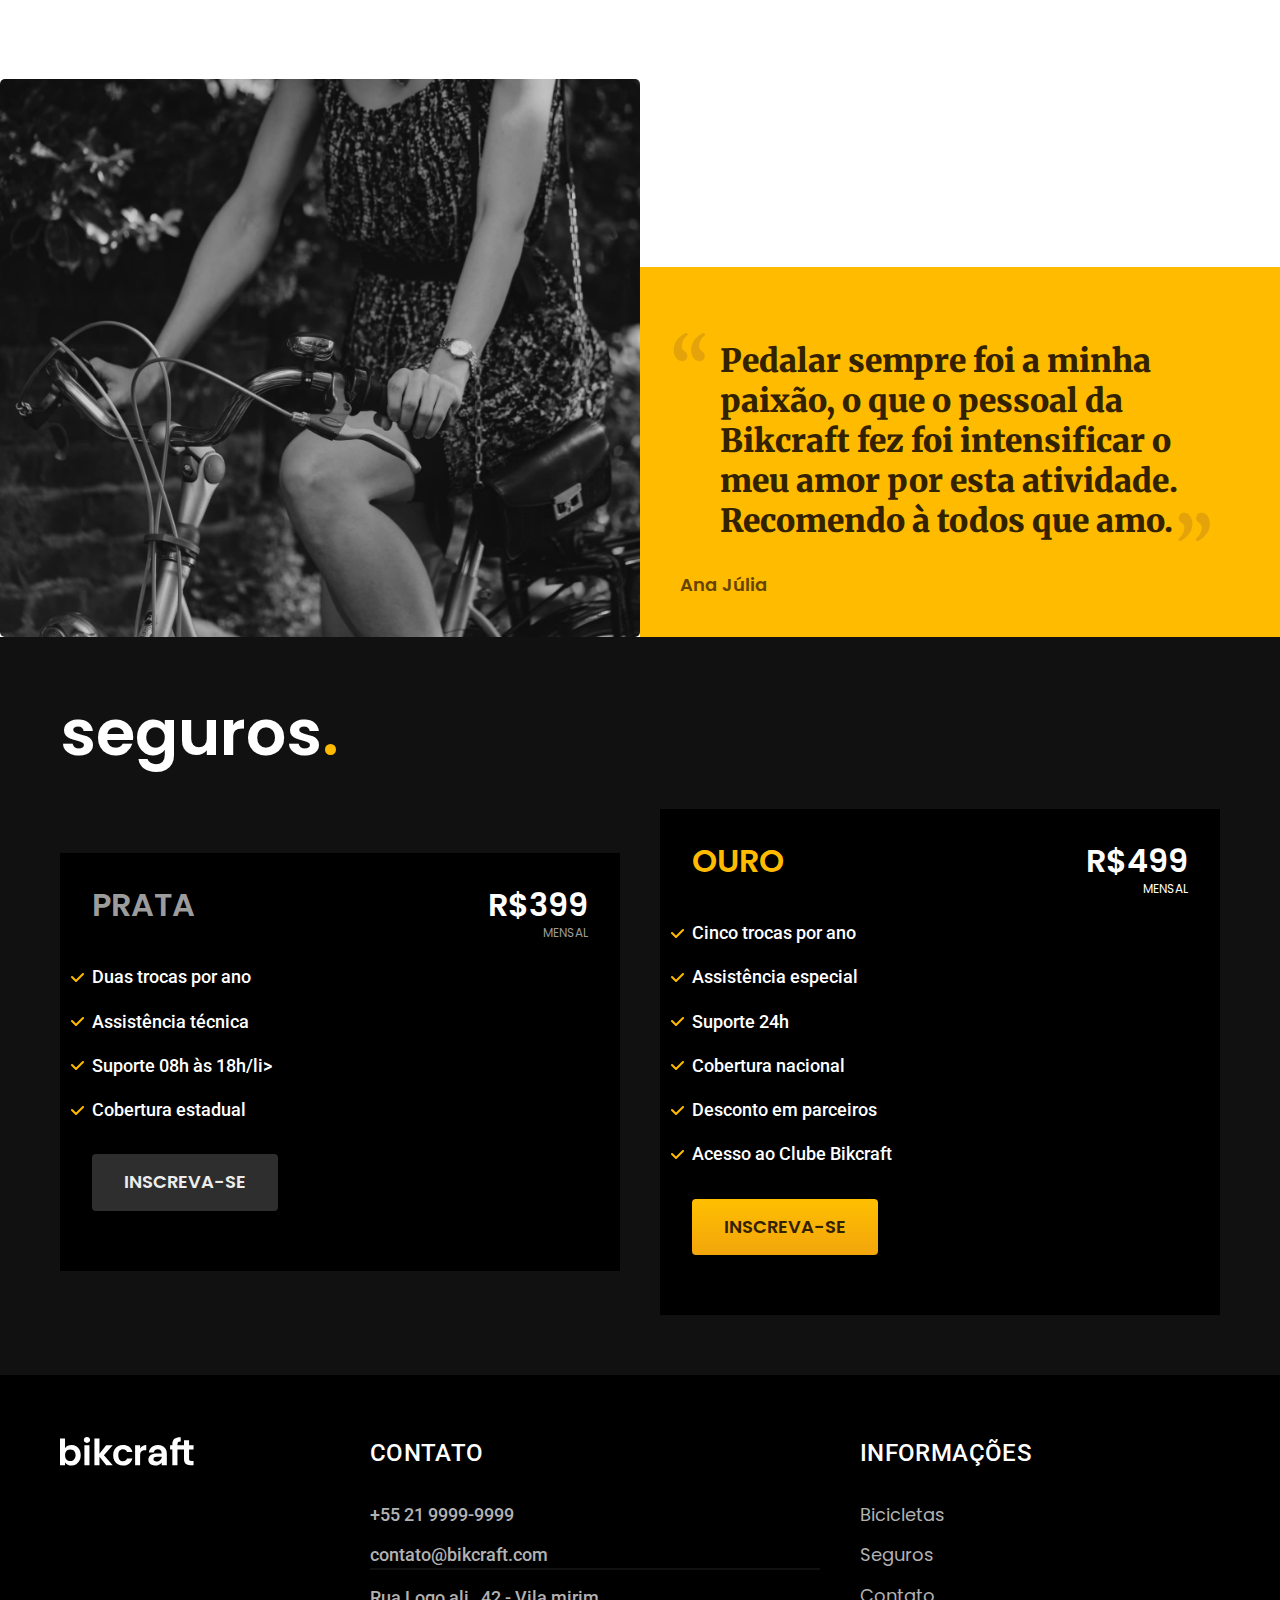
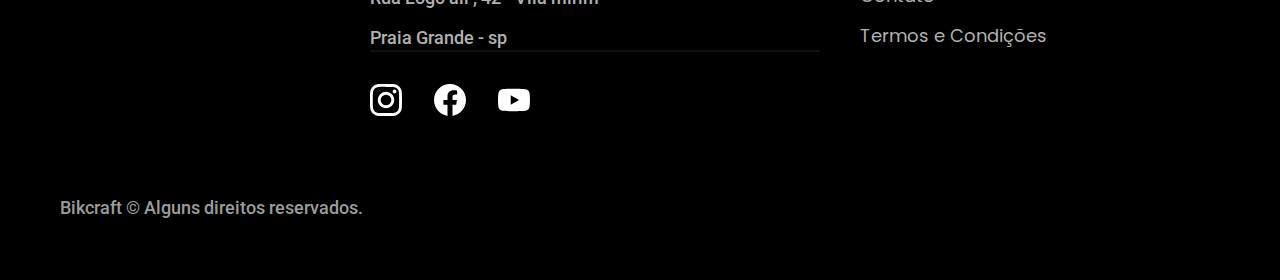
==== commit 787d61ac: "footer contato" ====
--- a/assets/index.html
+++ b/assets/index.html
@@ -149,6 +149,44 @@
       </div>
     </div>
   </article>
+
+  <footer class="footer-bg">
+    <div class="footer container">
+      <img src="./img/bikcraft.svg" alt="Bikcraft">
+      <div class="footer-contato">
+        <h3 class="font-2-l-b cor-0">Contato</h3>
+        <ul class="font-2-m cor-5">
+          <li><a href="tel:+552199999999">+55 21 9999-9999</a></li>
+          <li><a href="mailto:contato@bikcraft.com">contato@bikcraft.com</a></li>
+          <li>Rua Logo ali , 42 - Vila mirim</li>
+          <li>Praia Grande - sp</li>
+        </ul>
+        <div class="footer-redes">
+          <a href="./">
+            <img src="./img/redes/instagram.svg" alt="Instagram">
+          </a>
+          <a href="./">
+            <img src="./img/redes/facebook.svg" alt="Facebook">
+          </a>
+          <a href="./">
+            <img src="./img/redes/youtube.svg" alt="Youtube">
+          </a>
+        </div>
+      </div>
+      <div class="footer-informacoes">
+        <h3 class="font-2-l-b cor-0">Informações</h3>
+        <nav>
+          <ul class="font-1-m cor-5">
+            <li><a href="./bicicletas.html">Bicicletas</a></li>
+            <li><a href="./seguros.html">Seguros</a></li>
+            <li><a href="./contato.html">Contato</a></li>
+            <li><a href="./termos.html">Termos e Condições</a></li>
+          </ul>
+        </nav>
+      </div>
+      <p class="footer-copy font-2-m cor-6">Bikcraft © Alguns direitos reservados.</p>
+    </div>
+  </footer>
 </body>
 
 </html>--- a/assets/css/style.css
+++ b/assets/css/style.css
@@ -3,6 +3,7 @@
 @import "./utilidades/cores.css";
 
 @import "./global/header.css";
+@import "./global/footer.css";
 
 /* Utilidades */
 @import "./utilidades/componentes.css";
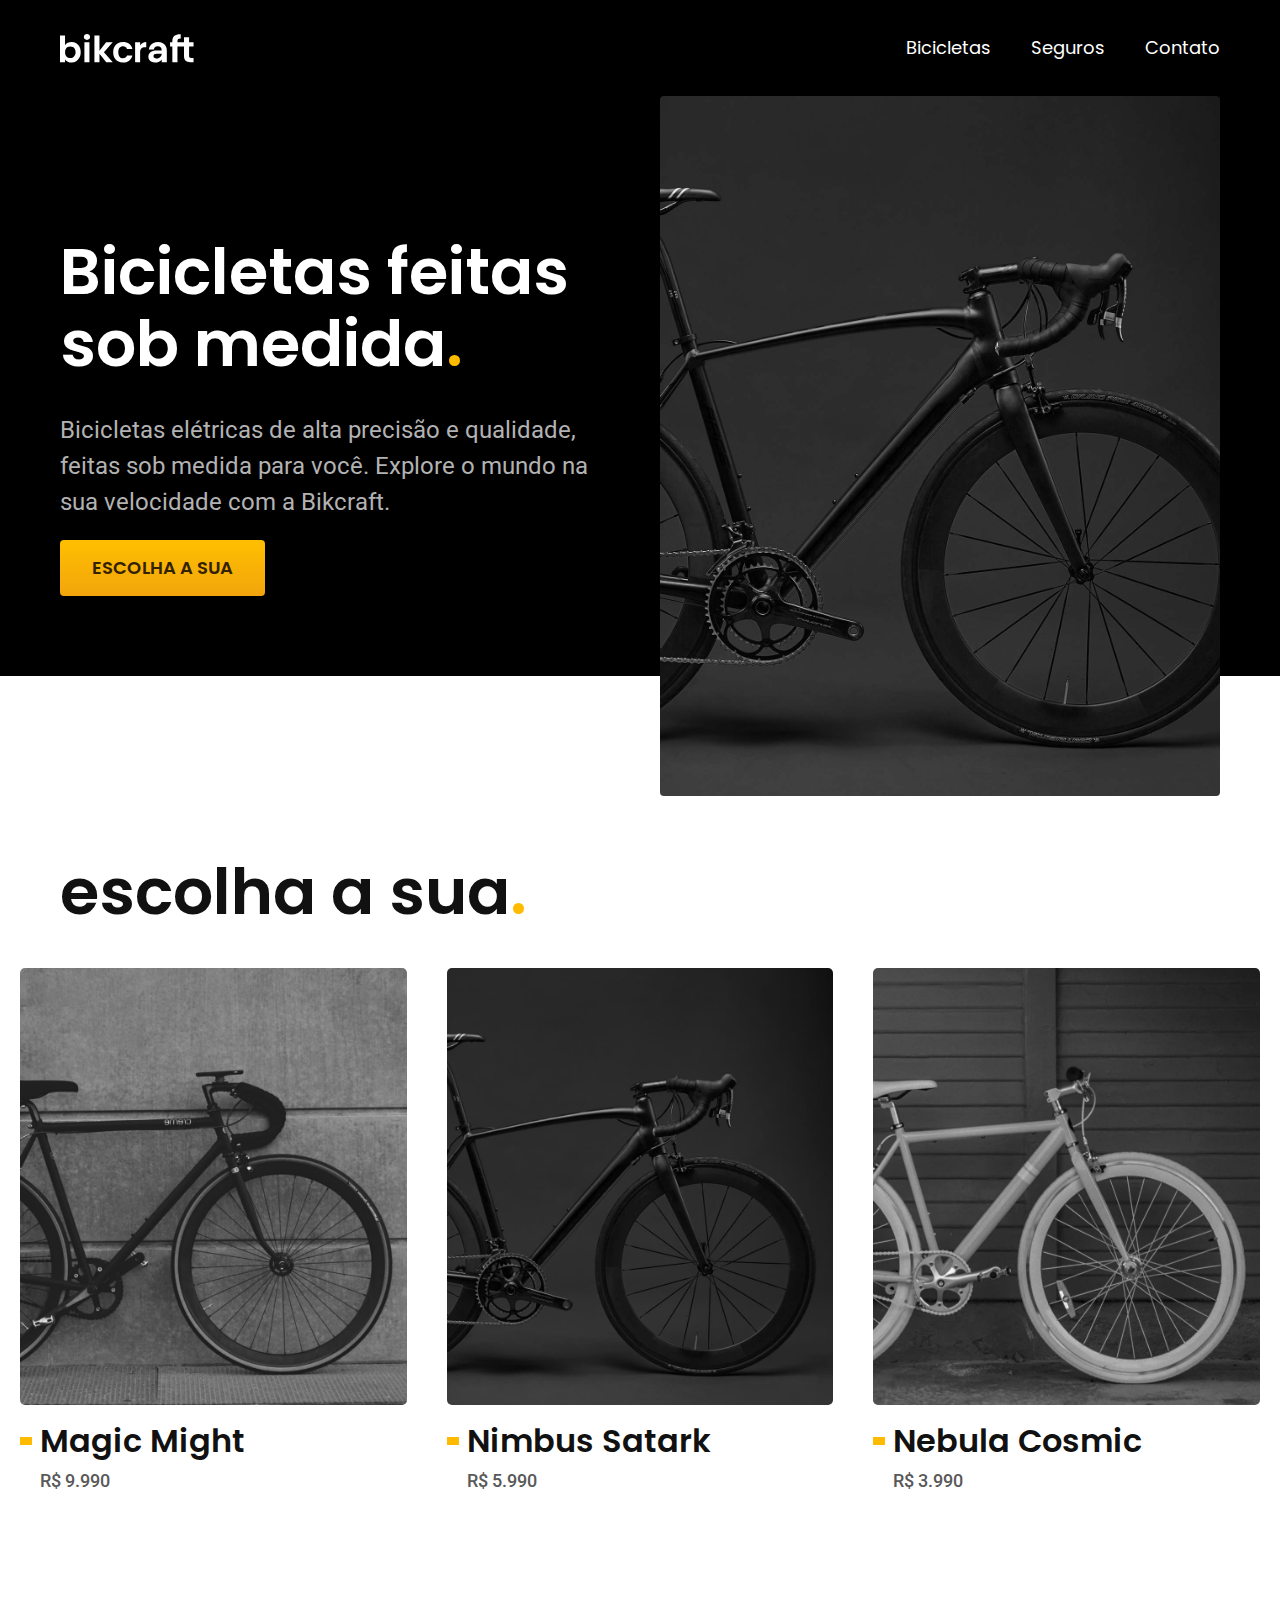
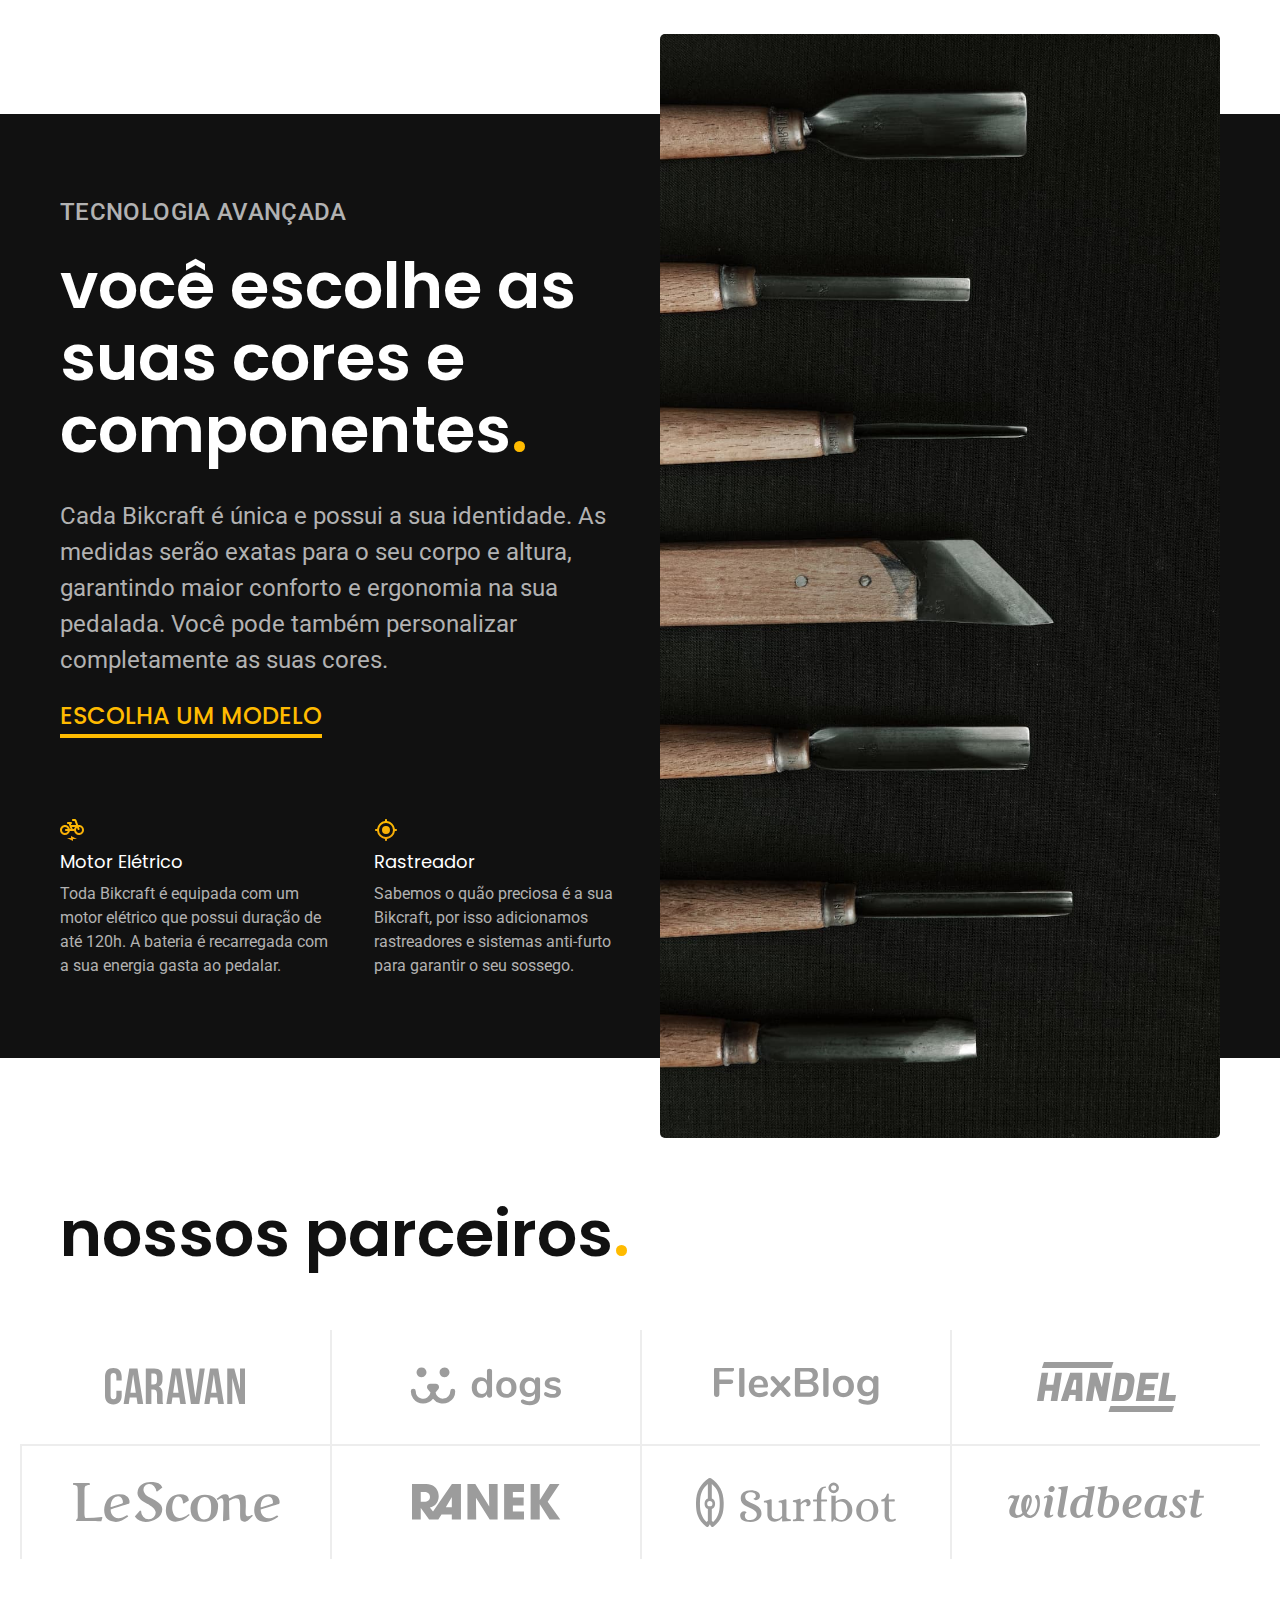
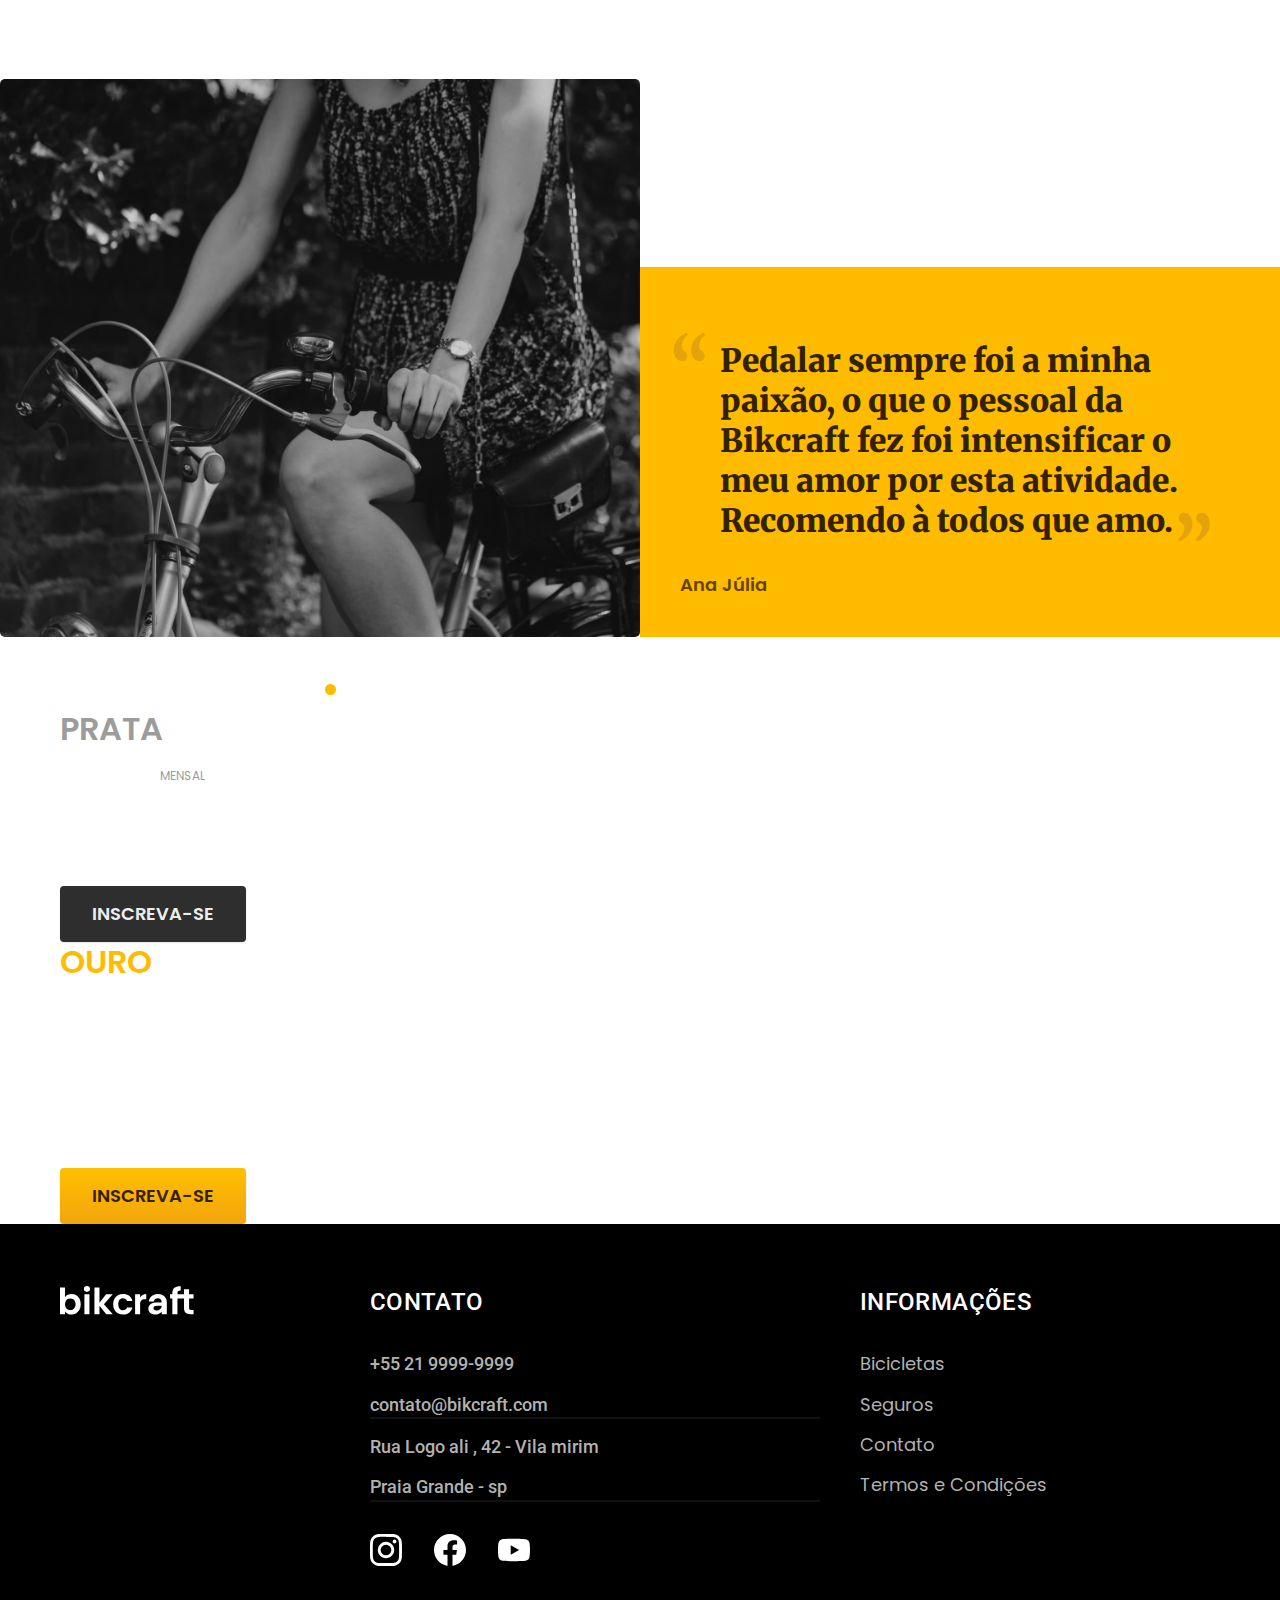
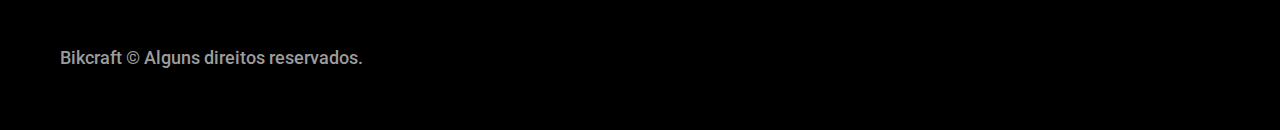
==== commit fb1e929c: "Página de vendas Baikcraft" ====
--- a/assets/index.html
+++ b/assets/index.html
@@ -9,6 +9,7 @@
   <meta name="description" content="Bicicletas elétricas de alta precisão e qualidade,  feitas sob medida para o cliente. Explore o mundo na sua velocidade com a Bikcraft.">
 
   <link rel="stylesheet" href="./css/style.css">
+
   <link rel="preconnect" href="https://fonts.googleapis.com">
   <link rel="preconnect" href="https://fonts.gstatic.com" crossorigin>
   <link href="https://fonts.googleapis.com/css2?family=Merriweather:ital,wght@1,900&family=Poppins:wght@400;600&family=Roboto:wght@500&display=swap" rel="stylesheet">
--- a/assets/css/style.css
+++ b/assets/css/style.css
@@ -16,6 +16,10 @@
 
 /*bicicletas*/
 @import "./bicicletas/bicicletas-lista.css";
+@import "./bicicletas/bicicletas.css"
 
 /*seguros*/
-@import "./seguros/seguros.css";+@import "./seguros/seguros.css";
+
+/*termos e condições*/
+@import "./termos/termos.css";